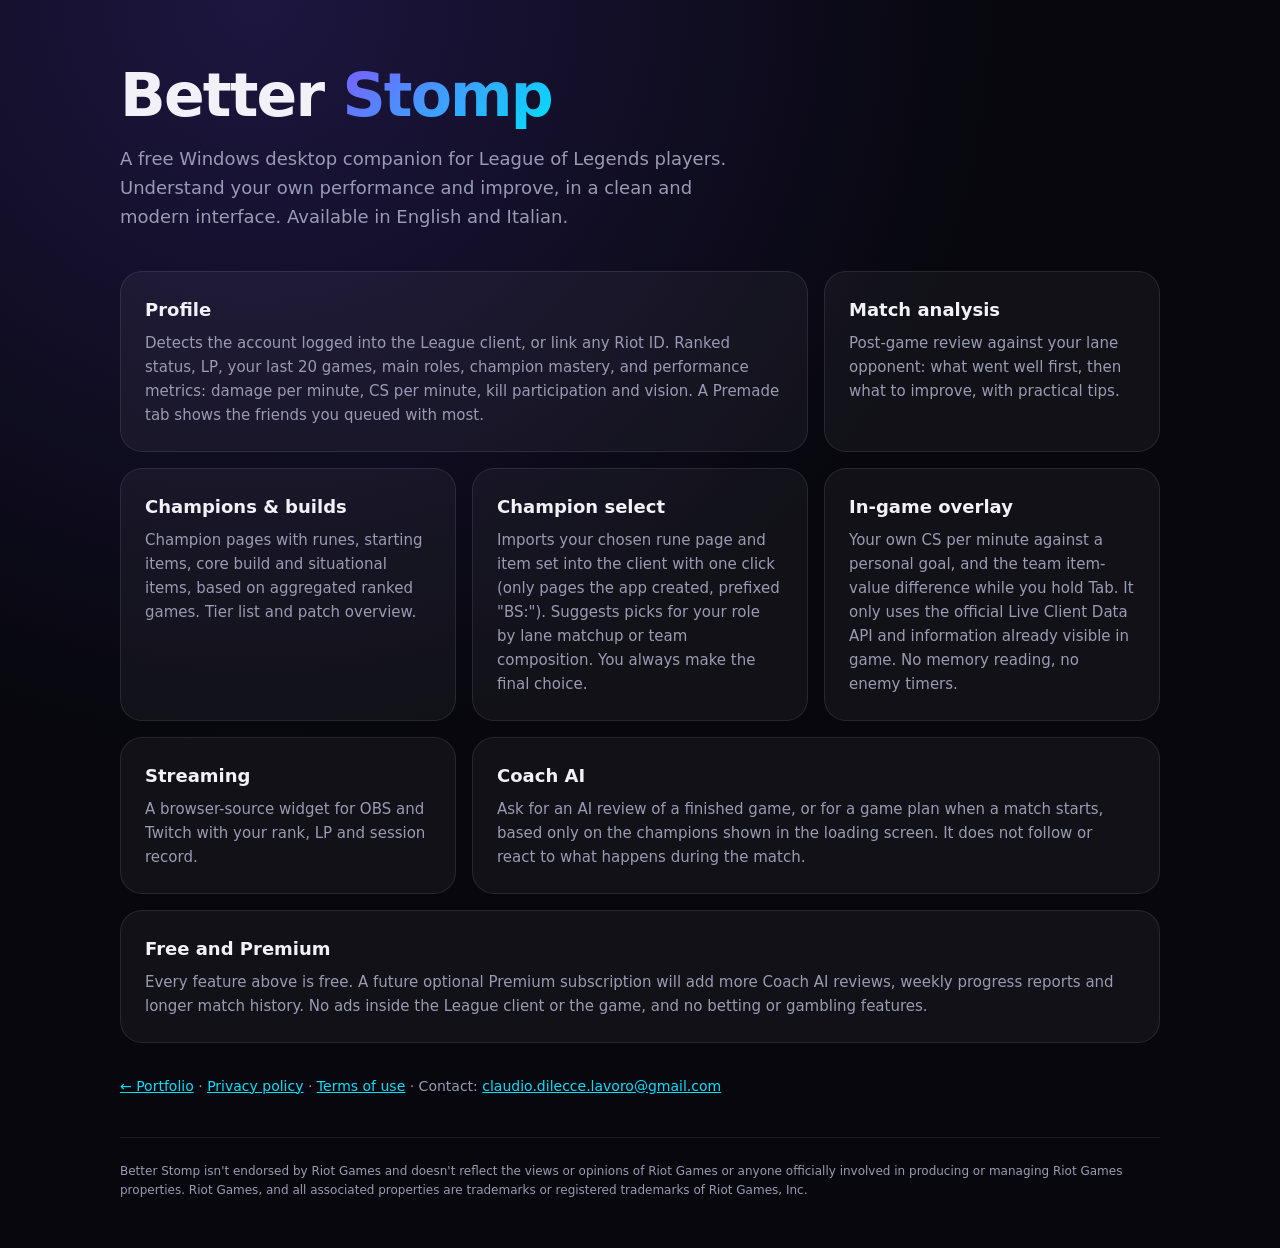
==== better-stomp/index.html @ 1b878eaa "Add folter for better-stomp" ====
<!doctype html>
<html lang="en">
<head>
  <meta charset="utf-8">
  <meta name="viewport" content="width=device-width, initial-scale=1">
  <title>Better Stomp</title>
  <meta name="description" content="Free Windows companion app for League of Legends players: profile stats, champion builds, champion select help, in-game CS tracker, OBS overlay and post-game coaching.">
  <link rel="stylesheet" href="../style.css">
</head>
<body>
  <main>
    <h1>Better <span class="grad">Stomp</span></h1>
    <p class="lead">A free Windows desktop companion for League of Legends players. Understand your own performance and improve, in a clean and modern interface. Available in English and Italian.</p>
    <section class="bento">
      <div class="card wide"><h2>Profile</h2><p>Detects the account logged into the League client, or link any Riot ID. Ranked status, LP, your last 20 games, main roles, champion mastery, and performance metrics: damage per minute, CS per minute, kill participation and vision. A Premade tab shows the friends you queued with most.</p></div>
      <div class="card"><h2>Match analysis</h2><p>Post-game review against your lane opponent: what went well first, then what to improve, with practical tips.</p></div>
      <div class="card"><h2>Champions &amp; builds</h2><p>Champion pages with runes, starting items, core build and situational items, based on aggregated ranked games. Tier list and patch overview.</p></div>
      <div class="card"><h2>Champion select</h2><p>Imports your chosen rune page and item set into the client with one click (only pages the app created, prefixed "BS:"). Suggests picks for your role by lane matchup or team composition. You always make the final choice.</p></div>
      <div class="card"><h2>In-game overlay</h2><p>Your own CS per minute against a personal goal, and the team item-value difference while you hold Tab. It only uses the official Live Client Data API and information already visible in game. No memory reading, no enemy timers.</p></div>
      <div class="card"><h2>Streaming</h2><p>A browser-source widget for OBS and Twitch with your rank, LP and session record.</p></div>
      <div class="card wide"><h2>Coach AI</h2><p>Ask for an AI review of a finished game, or for a game plan when a match starts, based only on the champions shown in the loading screen. It does not follow or react to what happens during the match.</p></div>
      <div class="card full"><h2>Free and Premium</h2><p>Every feature above is free. A future optional Premium subscription will add more Coach AI reviews, weekly progress reports and longer match history. No ads inside the League client or the game, and no betting or gambling features.</p></div>
    </section>
    <p class="links"><a href="../">← Portfolio</a> · <a href="privacy.html">Privacy policy</a> · <a href="terms.html">Terms of use</a> · Contact: <a href="mailto:claudio.dilecce.lavoro@gmail.com">claudio.dilecce.lavoro@gmail.com</a></p>
  </main>
  <footer>Better Stomp isn't endorsed by Riot Games and doesn't reflect the views or opinions of Riot Games or anyone officially involved in producing or managing Riot Games properties. Riot Games, and all associated properties are trademarks or registered trademarks of Riot Games, Inc.</footer>
</body>
</html>
---- style.css ----
:root { --bg: #07070d; --surface: rgba(255,255,255,.045); --border: rgba(255,255,255,.09); --text: #f1f1f7; --muted: #9a9ab3; --grad: linear-gradient(135deg, #7c5cff, #00e0ff); }
* { box-sizing: border-box; margin: 0; }
body { background: radial-gradient(circle at 20% 0%, #1d1640, var(--bg) 55%) fixed, var(--bg); color: var(--text); font: 16px/1.6 "Segoe UI", system-ui, sans-serif; padding: 0 16px; }
main { max-width: 1040px; margin: 0 auto; padding: 64px 0 40px; }
h1 { font-size: clamp(36px, 6vw, 60px); line-height: 1.05; letter-spacing: -.03em; }
h2 { font-size: 18px; margin-bottom: 6px; }
.grad { background: var(--grad); -webkit-background-clip: text; background-clip: text; color: transparent; }
.lead { color: var(--muted); font-size: 18px; max-width: 620px; margin: 18px 0 40px; }
.bento { display: grid; grid-template-columns: repeat(3, 1fr); gap: 16px; }
.card { background: var(--surface); border: 1px solid var(--border); border-radius: 22px; padding: 24px; }
.card p, .doc p, .doc li { color: var(--muted); font-size: 15px; }
.wide { grid-column: span 2; }
.full { grid-column: 1 / -1; }
.links { margin-top: 32px; color: var(--muted); font-size: 14px; }
.doc { max-width: 760px; }
.doc h1 { font-size: 40px; margin-bottom: 8px; }
.doc h2 { margin: 28px 0 6px; }
.doc ul { padding-left: 20px; }
.doc .date { color: var(--muted); font-size: 14px; }
footer { max-width: 1040px; margin: 0 auto; padding: 24px 0 48px; color: var(--muted); font-size: 12px; border-top: 1px solid var(--border); }
a { color: #00e0ff; }
@media (max-width: 760px) { .bento { grid-template-columns: 1fr; } .wide { grid-column: auto; } }
a.project { color: inherit; text-decoration: none; transition: border-color .2s, transform .2s; }
a.project:hover, a.project:focus-visible { border-color: #7c5cff; transform: translateY(-2px); }
.tags { display: flex; flex-wrap: wrap; gap: 6px; margin-top: 14px; }
.tags span { font-size: 12px; color: var(--text); border: 1px solid var(--border); border-radius: 99px; padding: 2px 10px; }
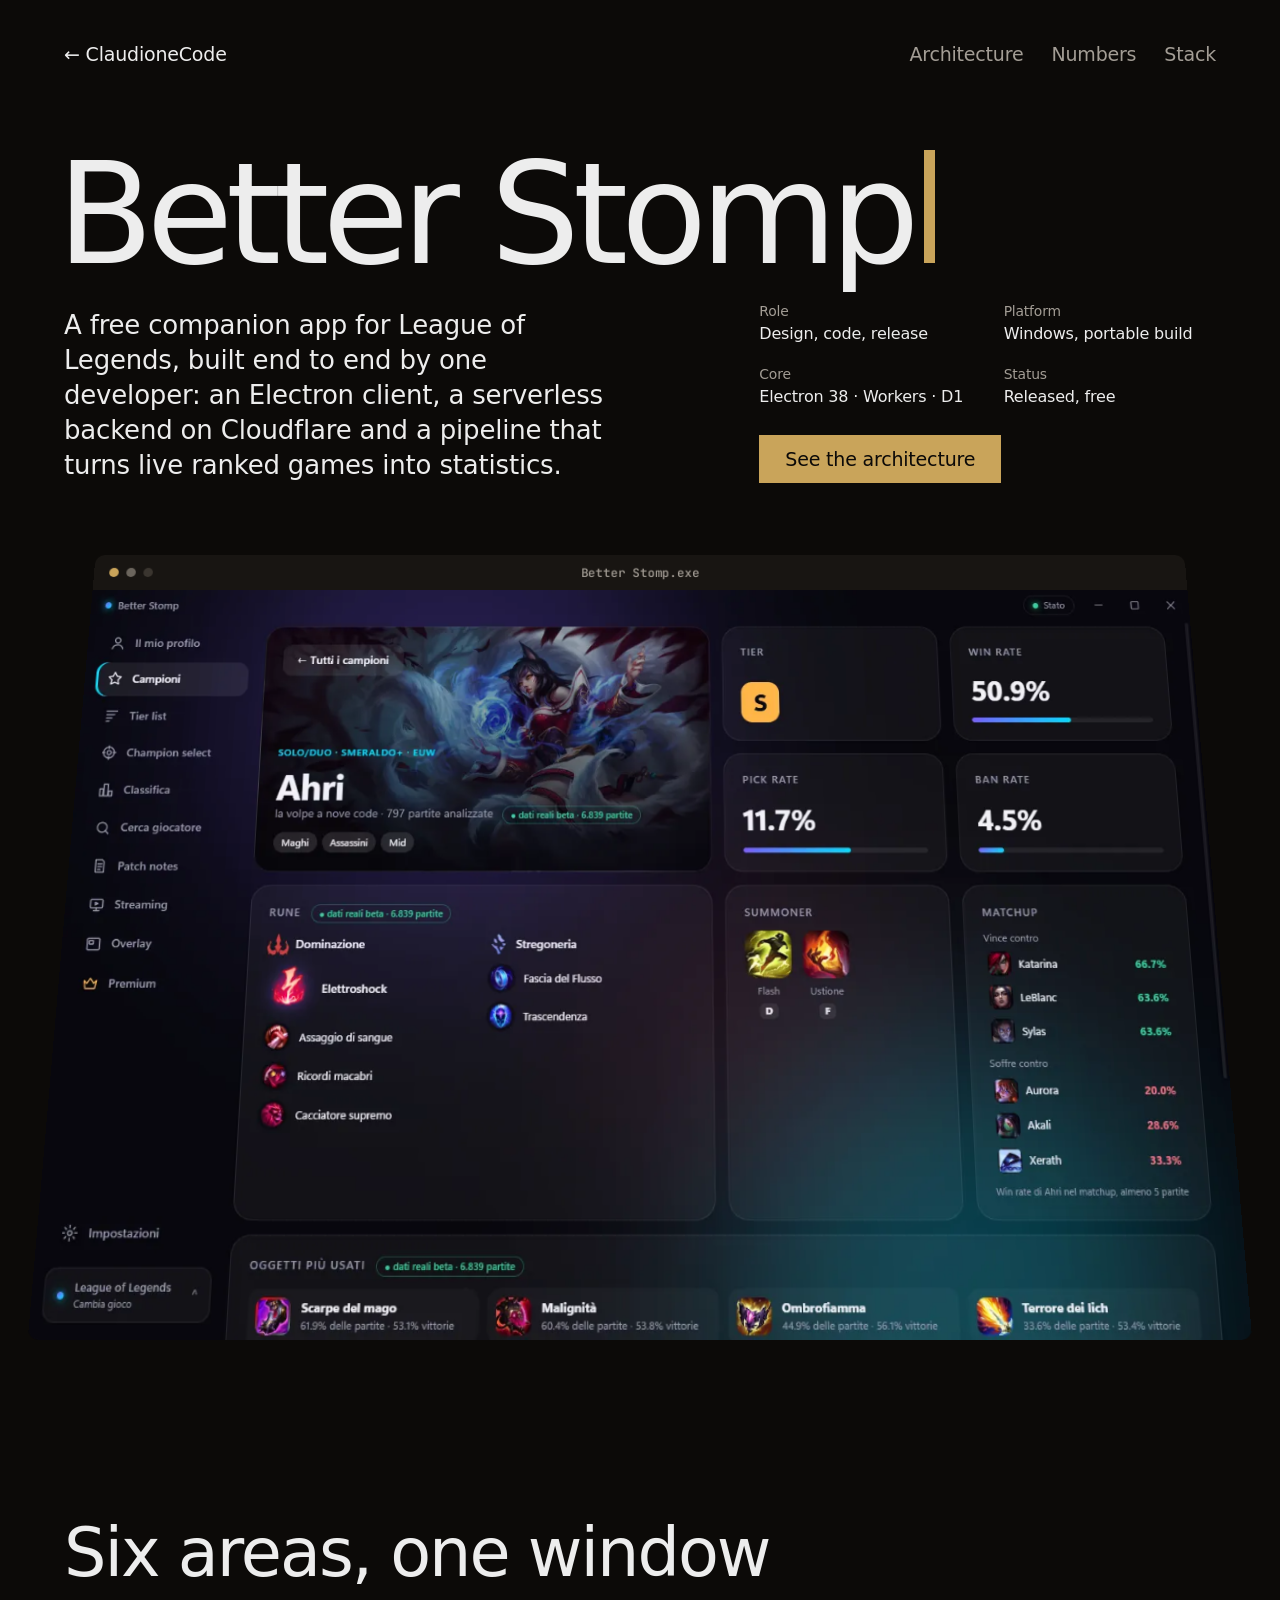
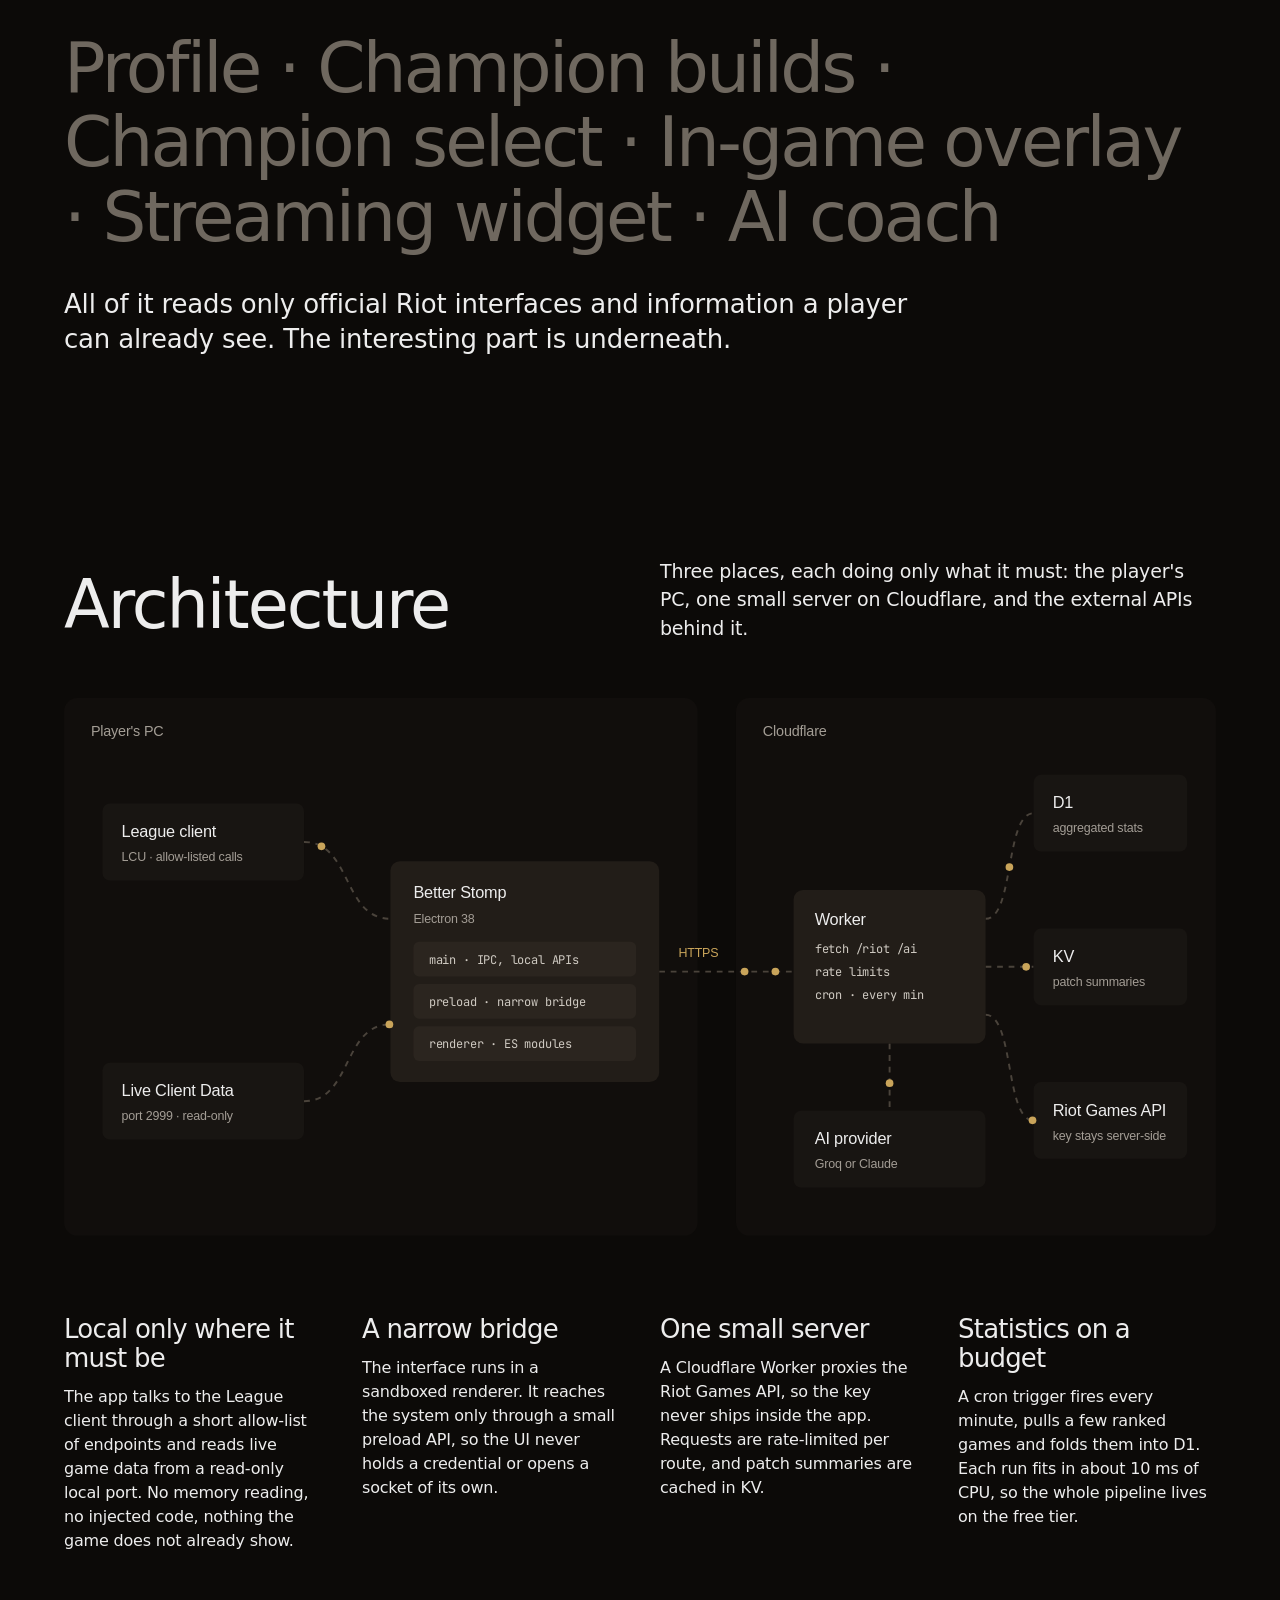
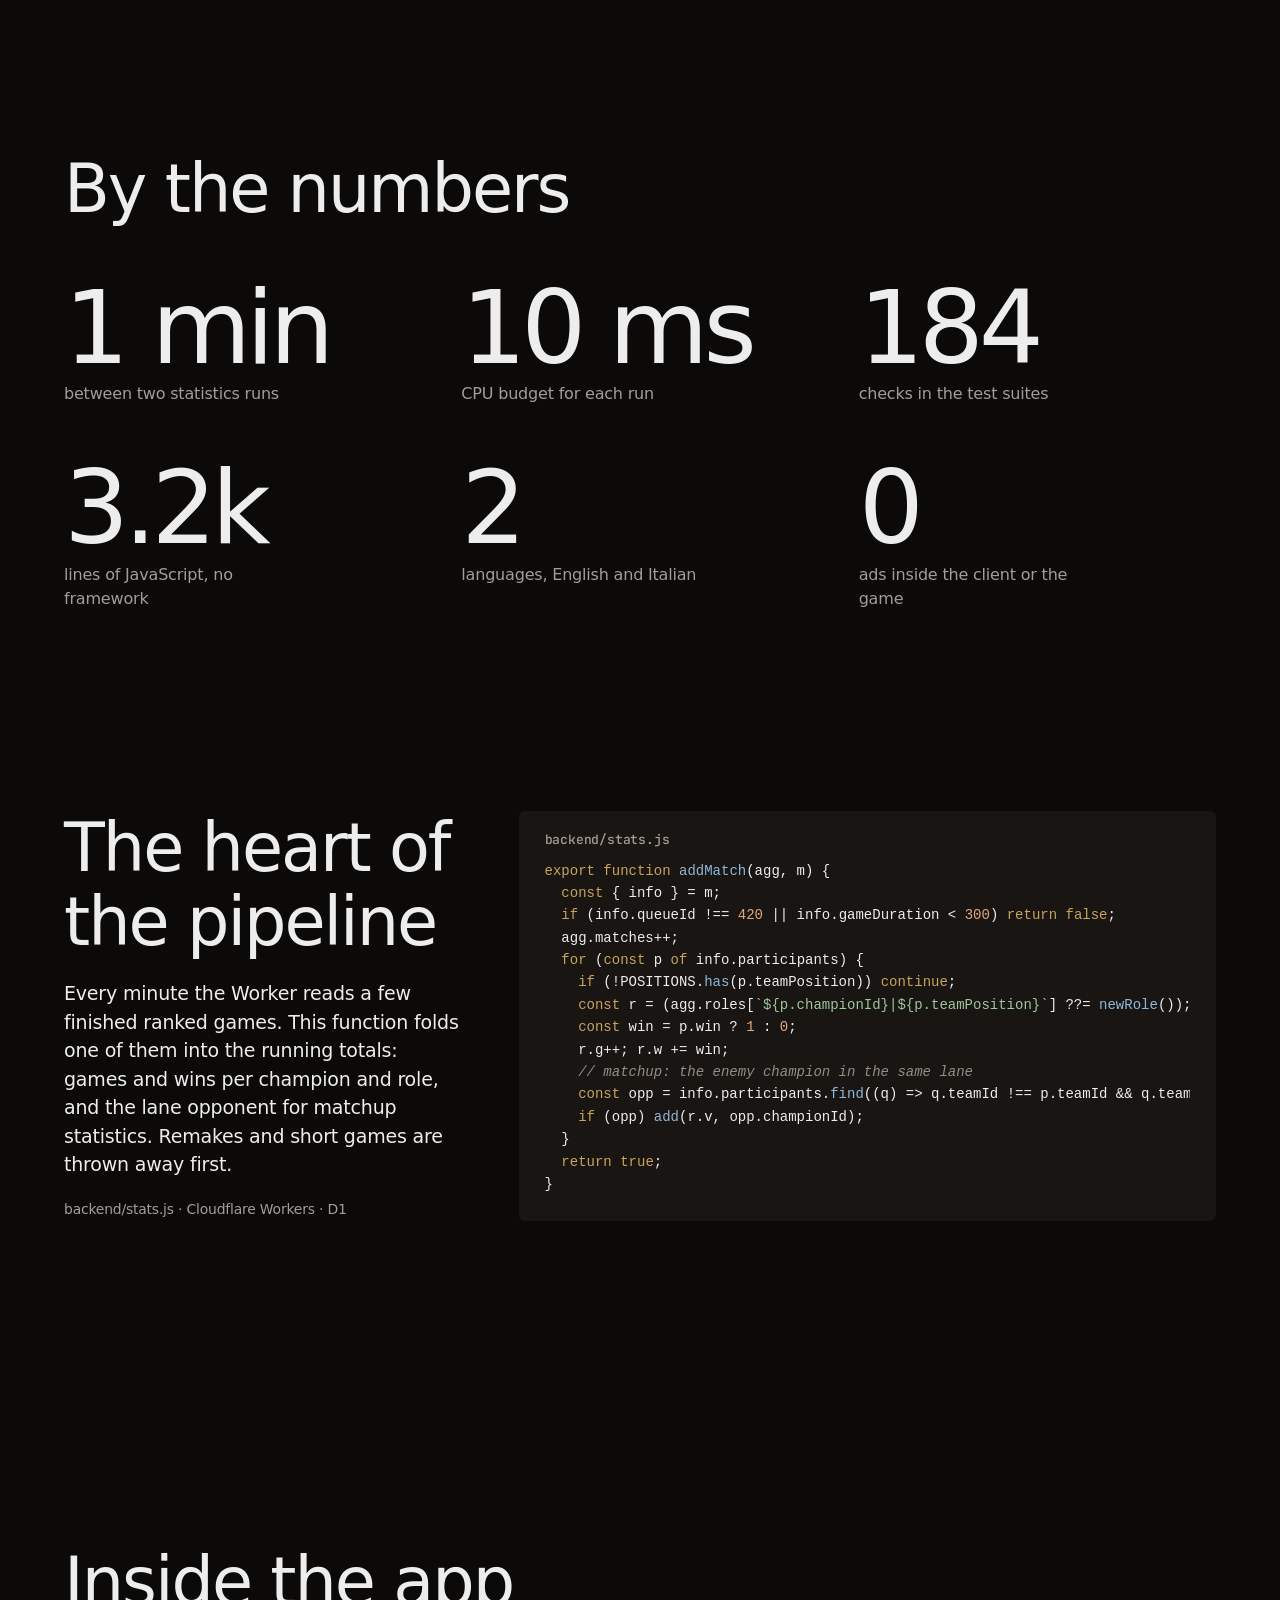
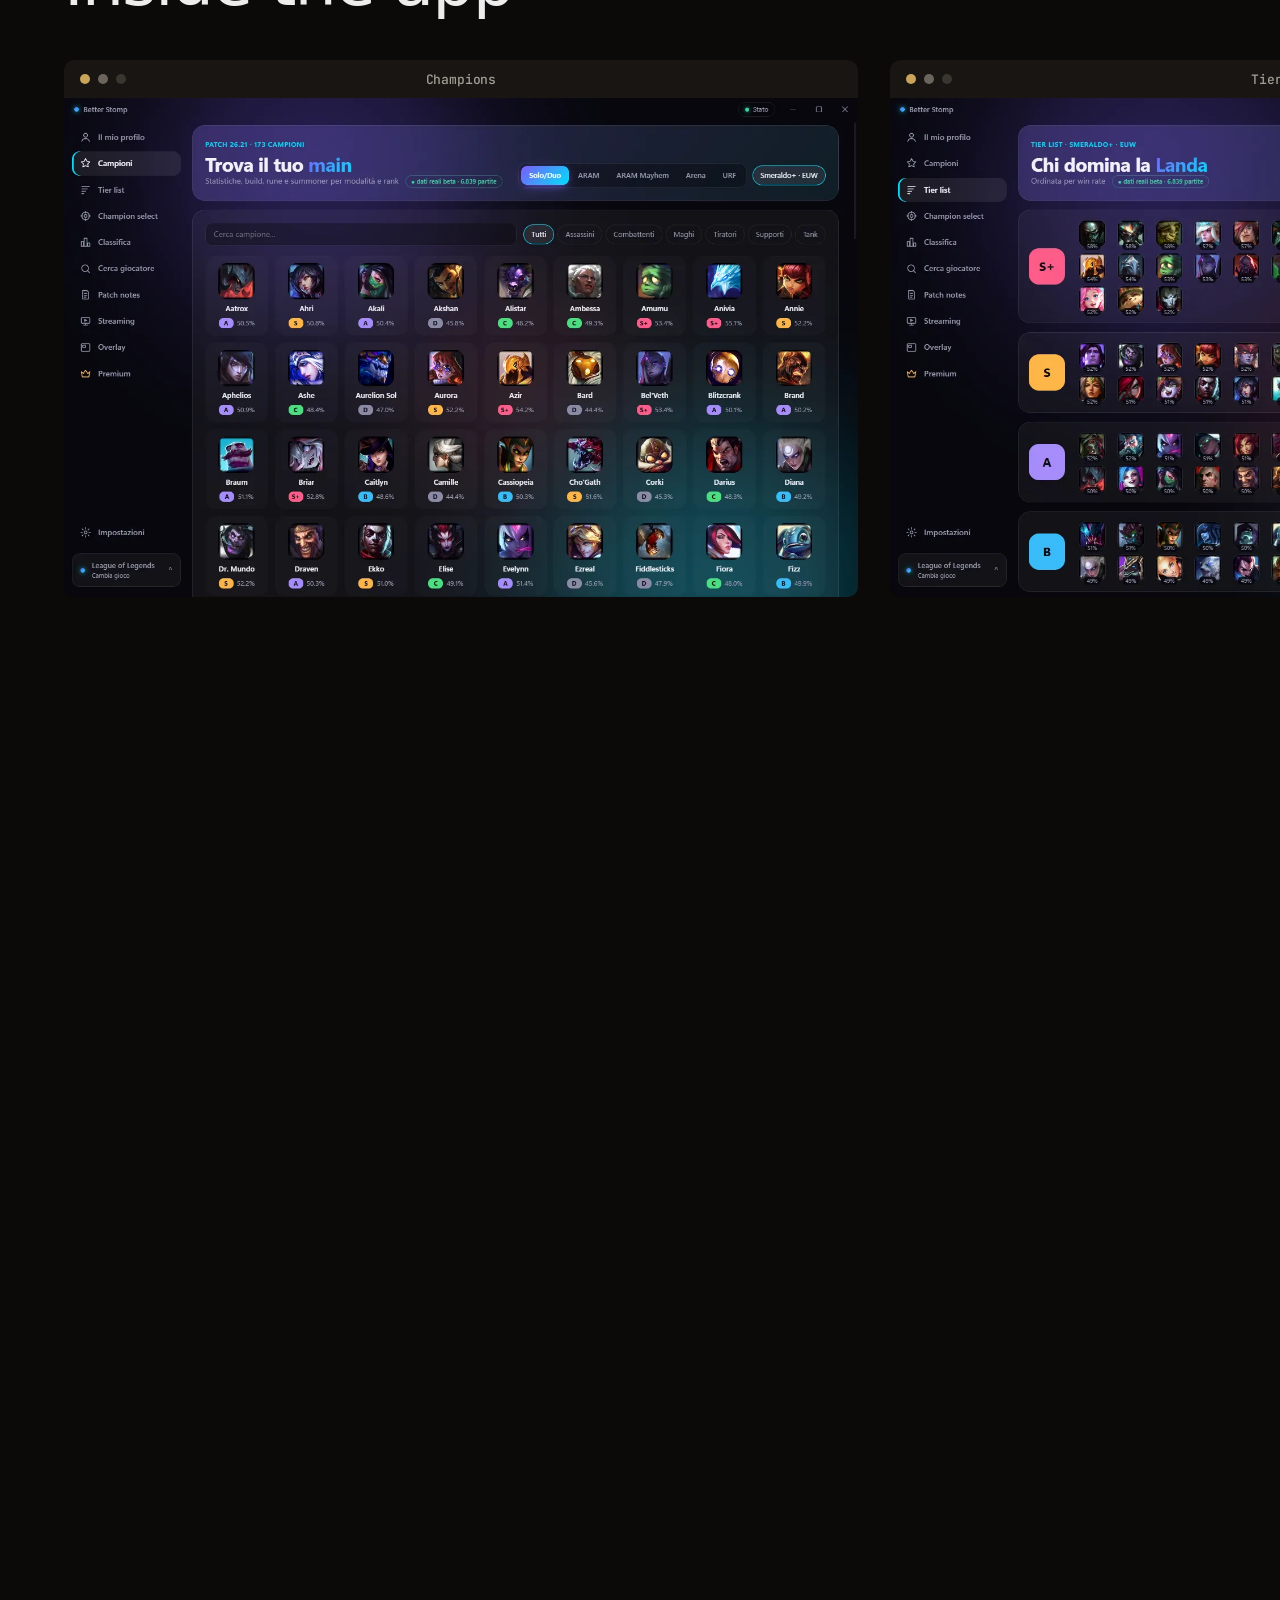
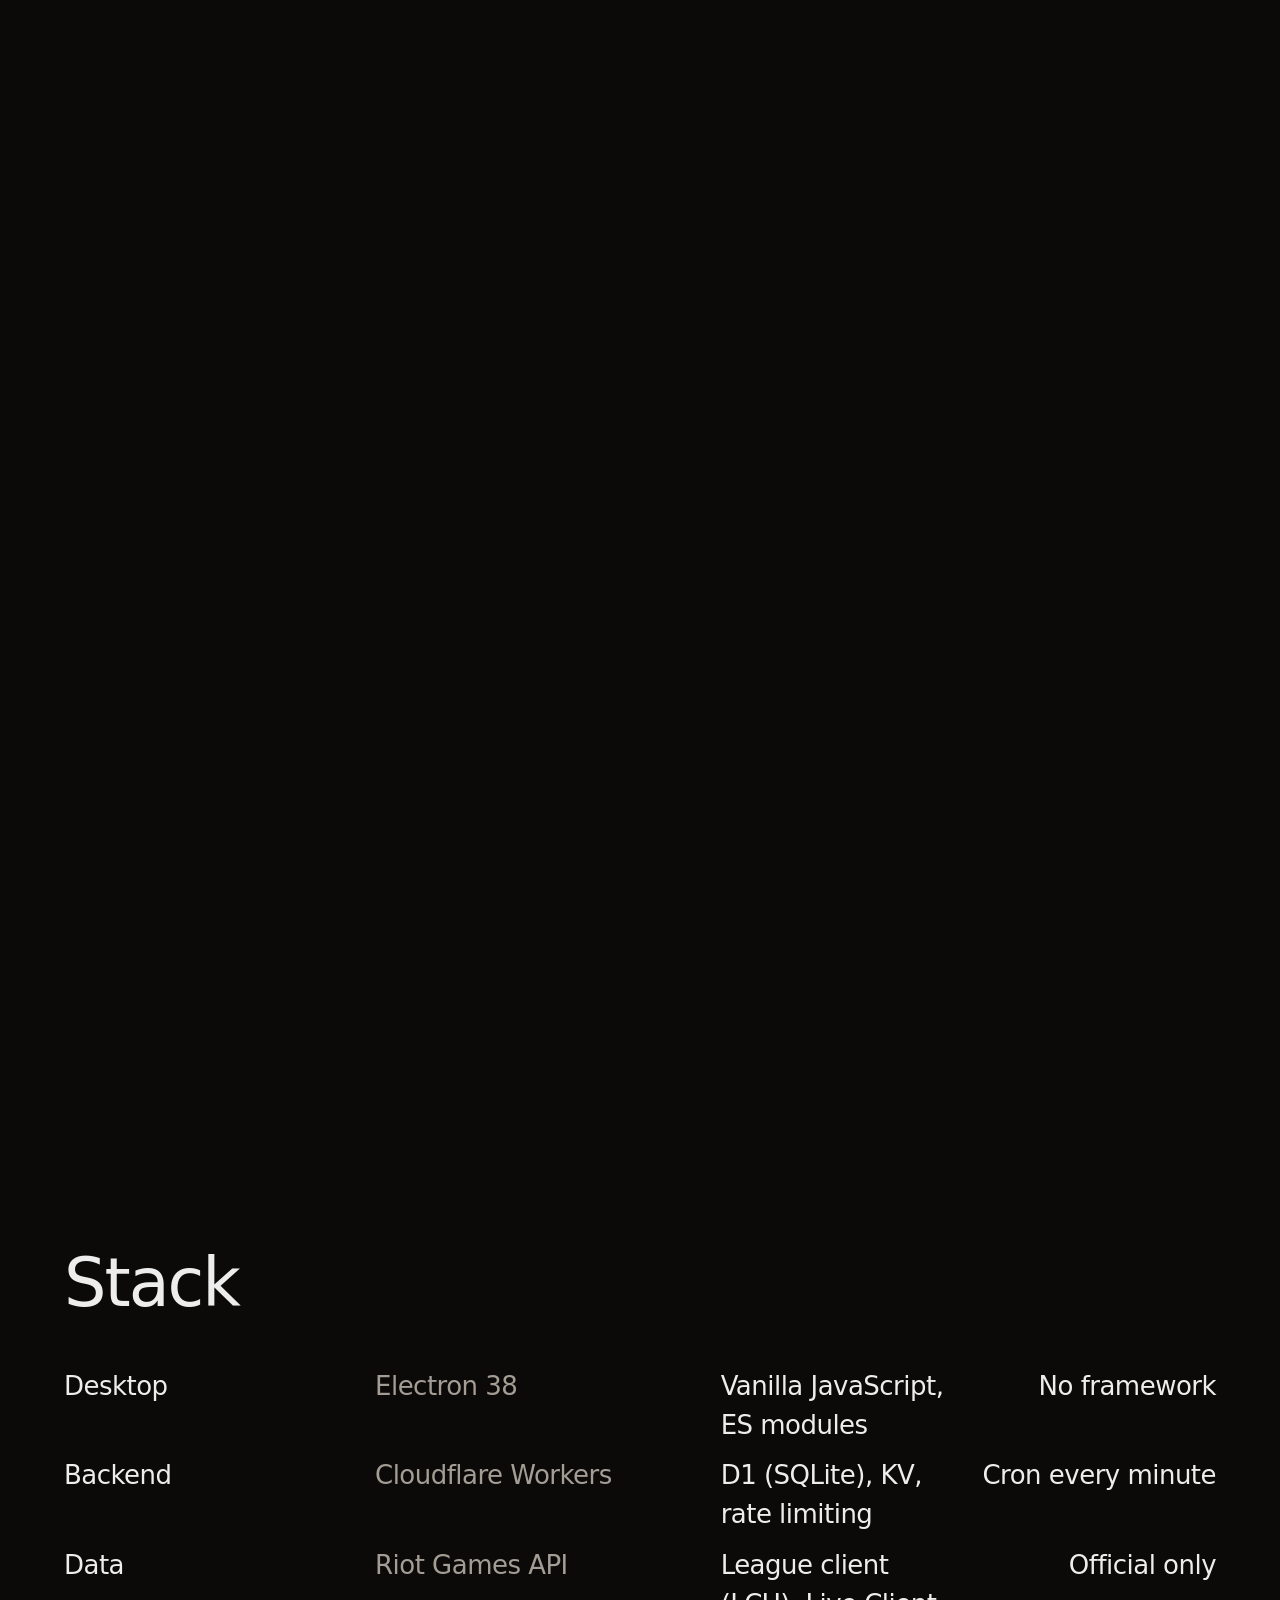
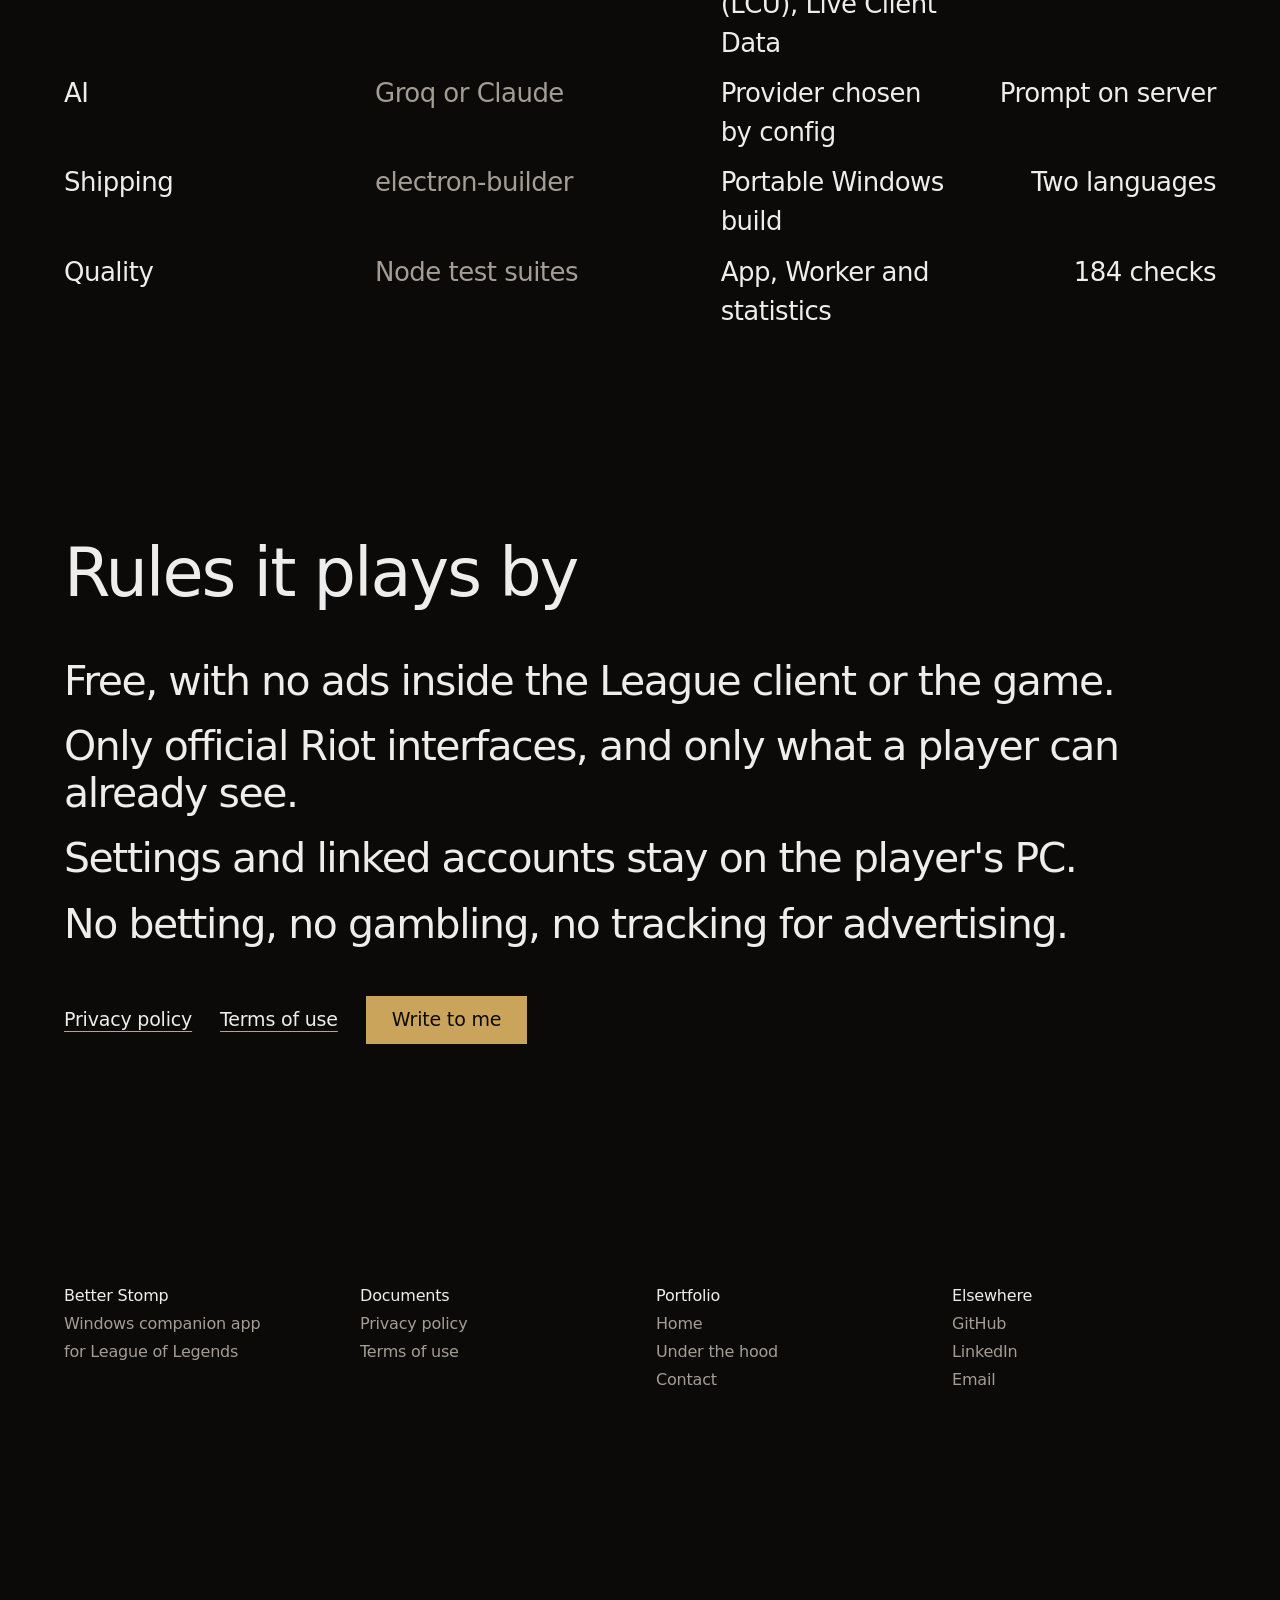
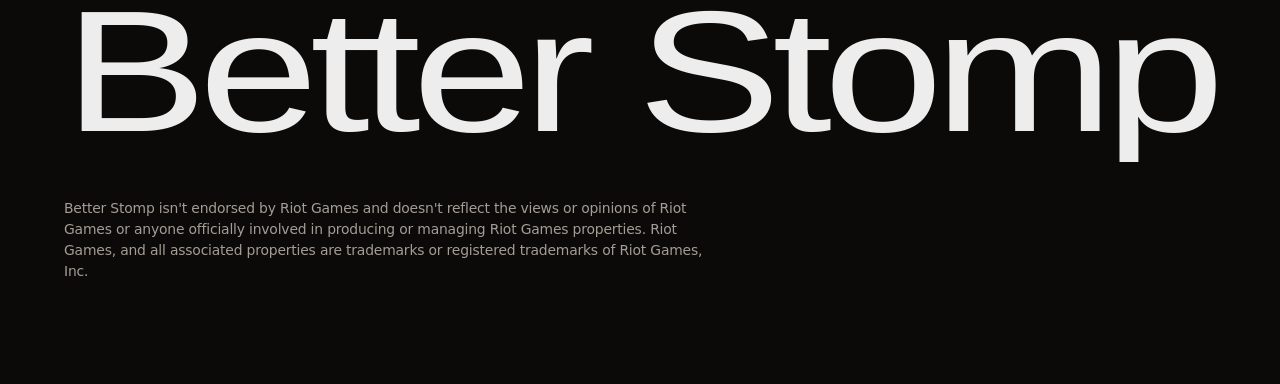
==== commit 56cb3d26: "new portoflio" ====
--- a/better-stomp/index.html
+++ b/better-stomp/index.html
@@ -3,26 +3,222 @@
 <head>
   <meta charset="utf-8">
   <meta name="viewport" content="width=device-width, initial-scale=1">
-  <title>Better Stomp</title>
-  <meta name="description" content="Free Windows companion app for League of Legends players: profile stats, champion builds, champion select help, in-game CS tracker, OBS overlay and post-game coaching.">
-  <link rel="stylesheet" href="../style.css">
+  <title>Better Stomp · Case study</title>
+  <meta name="description" content="Better Stomp, a free Windows companion app for League of Legends: Electron client, serverless backend on Cloudflare Workers and D1, and a live statistics pipeline.">
+  <meta name="theme-color" content="#0c0a08">
+  <link rel="preconnect" href="https://api.fontshare.com">
+  <link rel="preconnect" href="https://cdn.fontshare.com" crossorigin>
+  <link href="https://api.fontshare.com/v2/css?f[]=switzer@400,500&display=swap" rel="stylesheet">
+  <link rel="preconnect" href="https://fonts.googleapis.com">
+  <link rel="preconnect" href="https://fonts.gstatic.com" crossorigin>
+  <link href="https://fonts.googleapis.com/css2?family=JetBrains+Mono:wght@400;500&display=swap" rel="stylesheet">
+  <link rel="stylesheet" href="../home.css">
+  <link rel="stylesheet" href="bs.css">
+  <script>document.documentElement.classList.add('js')</script>
+  <script src="../home.js" defer></script>
+  <script src="../code.js" defer></script>
+  <script src="../fx.js" defer></script>
+  <script src="bs.js" defer></script>
 </head>
 <body>
+  <header class="top">
+    <a class="name" href="../">← ClaudioneCode</a>
+    <nav class="nav" aria-label="Sections">
+      <a href="#architecture">Architecture</a><a href="#numbers">Numbers</a><a href="#stack">Stack</a>
+    </nav>
+  </header>
+
   <main>
-    <h1>Better <span class="grad">Stomp</span></h1>
-    <p class="lead">A free Windows desktop companion for League of Legends players. Understand your own performance and improve, in a clean and modern interface. Available in English and Italian.</p>
-    <section class="bento">
-      <div class="card wide"><h2>Profile</h2><p>Detects the account logged into the League client, or link any Riot ID. Ranked status, LP, your last 20 games, main roles, champion mastery, and performance metrics: damage per minute, CS per minute, kill participation and vision. A Premade tab shows the friends you queued with most.</p></div>
-      <div class="card"><h2>Match analysis</h2><p>Post-game review against your lane opponent: what went well first, then what to improve, with practical tips.</p></div>
-      <div class="card"><h2>Champions &amp; builds</h2><p>Champion pages with runes, starting items, core build and situational items, based on aggregated ranked games. Tier list and patch overview.</p></div>
-      <div class="card"><h2>Champion select</h2><p>Imports your chosen rune page and item set into the client with one click (only pages the app created, prefixed "BS:"). Suggests picks for your role by lane matchup or team composition. You always make the final choice.</p></div>
-      <div class="card"><h2>In-game overlay</h2><p>Your own CS per minute against a personal goal, and the team item-value difference while you hold Tab. It only uses the official Live Client Data API and information already visible in game. No memory reading, no enemy timers.</p></div>
-      <div class="card"><h2>Streaming</h2><p>A browser-source widget for OBS and Twitch with your rank, LP and session record.</p></div>
-      <div class="card wide"><h2>Coach AI</h2><p>Ask for an AI review of a finished game, or for a game plan when a match starts, based only on the champions shown in the loading screen. It does not follow or react to what happens during the match.</p></div>
-      <div class="card full"><h2>Free and Premium</h2><p>Every feature above is free. A future optional Premium subscription will add more Coach AI reviews, weekly progress reports and longer match history. No ads inside the League client or the game, and no betting or gambling features.</p></div>
-    </section>
-    <p class="links"><a href="../">← Portfolio</a> · <a href="privacy.html">Privacy policy</a> · <a href="terms.html">Terms of use</a> · Contact: <a href="mailto:claudio.dilecce.lavoro@gmail.com">claudio.dilecce.lavoro@gmail.com</a></p>
+    <section class="bs-hero" aria-labelledby="bs-title">
+      <div class="bs-head">
+        <h1 id="bs-title" class="scramble" aria-label="Better Stomp"><span aria-hidden="true">Better Stomp</span><span class="caret" aria-hidden="true"></span></h1>
+        <p class="bs-lead">A free companion app for League of Legends, built end to end by one developer: an Electron client, a serverless backend on Cloudflare and a pipeline that turns live ranked games into statistics.</p>
+        <dl class="facts">
+          <div><dt>Role</dt><dd>Design, code, release</dd></div>
+          <div><dt>Platform</dt><dd>Windows, portable build</dd></div>
+          <div><dt>Core</dt><dd>Electron 38 · Workers · D1</dd></div>
+          <div><dt>Status</dt><dd>Released, free</dd></div>
+          <div class="go"><a class="btn" href="#architecture">See the architecture</a></div>
+        </dl>
+      </div>
+      <figure class="win tilt" data-ui>
+        <div class="bar"><i></i><i></i><i></i><span class="addr">Better Stomp.exe</span></div>
+        <img src="../img/better-stomp-build.webp" width="1400" height="880" alt="Better Stomp champion page with tier, win rate, runes and matchups">
+      </figure>
+    </section>
+
+    <section class="bs-what" aria-labelledby="what-h">
+      <h2 id="what-h" class="reveal">Six areas, one window</h2>
+      <p class="names" aria-label="Profile, champion builds, champion select, in-game overlay, streaming widget, AI coach">
+        <span>Profile</span> <span>·</span> <span>Champion builds</span> <span>·</span> <span>Champion select</span> <span>·</span> <span>In-game overlay</span> <span>·</span> <span>Streaming widget</span> <span>·</span> <span>AI coach</span>
+      </p>
+      <p class="what-note reveal">All of it reads only official Riot interfaces and information a player can already see. The interesting part is underneath.</p>
+    </section>
+
+    <section class="bs-arch" id="architecture" aria-labelledby="arch-h">
+      <div class="arch-head reveal">
+        <h2 id="arch-h">Architecture</h2>
+        <p>Three places, each doing only what it must: the player's PC, one small server on Cloudflare, and the external APIs behind it.</p>
+      </div>
+      <figure class="diagram reveal" aria-label="Architecture diagram: the Electron app talks to the League client and the Live Client Data API on the PC, and to a Cloudflare Worker over HTTPS; the Worker uses D1, KV, the Riot Games API and an AI provider.">
+        <svg class="d-wide" viewBox="0 0 1200 560" aria-hidden="true">
+          <rect class="zone" x="0" y="0" width="660" height="560" rx="14"/>
+          <text class="zone-t" x="28" y="40">Player's PC</text>
+          <rect class="zone" x="700" y="0" width="500" height="560" rx="14"/>
+          <text class="zone-t" x="728" y="40">Cloudflare</text>
+
+          <path id="e1" class="edge" d="M250 150 C 300 150, 290 230, 340 230"/>
+          <path id="e2" class="edge" d="M250 420 C 300 420, 290 340, 340 340"/>
+          <path id="e3" class="edge" d="M620 285 L 760 285"/>
+          <path id="e4" class="edge" d="M960 230 C 990 230, 980 120, 1010 120"/>
+          <path id="e5" class="edge" d="M960 280 L 1010 280"/>
+          <path id="e6" class="edge" d="M960 330 C 990 330, 980 440, 1010 440"/>
+          <path id="e7" class="edge" d="M860 360 L 860 430"/>
+
+          <g class="node n1"><rect x="40" y="110" width="210" height="80" rx="8"/><text x="60" y="145">League client</text><text class="sub" x="60" y="170">LCU · allow-listed calls</text></g>
+          <g class="node n2"><rect x="40" y="380" width="210" height="80" rx="8"/><text x="60" y="415">Live Client Data</text><text class="sub" x="60" y="440">port 2999 · read-only</text></g>
+          <g class="node n3 hub"><rect x="340" y="170" width="280" height="230" rx="10"/><text x="364" y="208">Better Stomp</text><text class="sub" x="364" y="234">Electron 38</text>
+            <rect class="lane" x="364" y="254" width="232" height="36" rx="6"/><text class="mono" x="380" y="277">main · IPC, local APIs</text>
+            <rect class="lane" x="364" y="298" width="232" height="36" rx="6"/><text class="mono" x="380" y="321">preload · narrow bridge</text>
+            <rect class="lane" x="364" y="342" width="232" height="36" rx="6"/><text class="mono" x="380" y="365">renderer · ES modules</text></g>
+          <g class="node n4 hub"><rect x="760" y="200" width="200" height="160" rx="10"/><text x="782" y="236">Worker</text><text class="mono" x="782" y="266">fetch /riot /ai</text><text class="mono" x="782" y="290">rate limits</text><text class="mono" x="782" y="314">cron · every min</text></g>
+          <g class="node n5"><rect x="1010" y="80" width="160" height="80" rx="8"/><text x="1030" y="115">D1</text><text class="sub" x="1030" y="140">aggregated stats</text></g>
+          <g class="node n6"><rect x="1010" y="240" width="160" height="80" rx="8"/><text x="1030" y="275">KV</text><text class="sub" x="1030" y="300">patch summaries</text></g>
+          <g class="node n7"><rect x="1010" y="400" width="160" height="80" rx="8"/><text x="1030" y="435">Riot Games API</text><text class="sub" x="1030" y="460">key stays server-side</text></g>
+          <g class="node n8"><rect x="760" y="430" width="200" height="80" rx="8"/><text x="782" y="465">AI provider</text><text class="sub" x="782" y="490">Groq or Claude</text></g>
+          <text class="lbl" x="640" y="270">HTTPS</text>
+
+          <g class="packets">
+            <circle r="4"><animateMotion dur="2.6s" repeatCount="indefinite"><mpath href="#e1"/></animateMotion></circle>
+            <circle r="4"><animateMotion dur="2.2s" begin=".8s" repeatCount="indefinite"><mpath href="#e2"/></animateMotion></circle>
+            <circle r="4"><animateMotion dur="1.6s" repeatCount="indefinite"><mpath href="#e3"/></animateMotion></circle>
+            <circle r="4"><animateMotion dur="1.6s" begin=".8s" keyPoints="1;0" keyTimes="0;1" calcMode="linear" repeatCount="indefinite"><mpath href="#e3"/></animateMotion></circle>
+            <circle r="4"><animateMotion dur="2s" repeatCount="indefinite"><mpath href="#e4"/></animateMotion></circle>
+            <circle r="4"><animateMotion dur="1.4s" begin=".4s" repeatCount="indefinite"><mpath href="#e5"/></animateMotion></circle>
+            <circle r="4"><animateMotion dur="2s" begin="1s" repeatCount="indefinite"><mpath href="#e6"/></animateMotion></circle>
+            <circle r="4"><animateMotion dur="1.5s" begin=".6s" repeatCount="indefinite"><mpath href="#e7"/></animateMotion></circle>
+          </g>
+        </svg>
+        <svg class="d-tall" viewBox="0 0 360 860" aria-hidden="true">
+          <rect class="zone" x="0" y="0" width="360" height="400" rx="12"/>
+          <text class="zone-t" x="18" y="32">Player's PC</text>
+          <rect class="zone" x="0" y="430" width="360" height="430" rx="12"/>
+          <text class="zone-t" x="18" y="462">Cloudflare</text>
+          <path id="t1" class="edge" d="M95 130 L 95 190"/>
+          <path id="t2" class="edge" d="M265 130 L 265 190"/>
+          <path id="t3" class="edge" d="M180 350 L 180 510"/>
+          <path id="t4" class="edge" d="M110 650 L 70 700"/>
+          <path id="t5" class="edge" d="M180 650 L 180 700"/>
+          <path id="t6" class="edge" d="M250 650 L 290 700"/>
+          <g class="node"><rect x="16" y="56" width="158" height="74" rx="8"/><text x="30" y="88">League client</text><text class="sub" x="30" y="112">LCU · allow-listed</text></g>
+          <g class="node"><rect x="186" y="56" width="158" height="74" rx="8"/><text x="200" y="88">Live data</text><text class="sub" x="200" y="112">port 2999 · read-only</text></g>
+          <g class="node hub"><rect x="40" y="190" width="280" height="160" rx="10"/><text x="60" y="224">Better Stomp</text><text class="mono" x="60" y="256">main · IPC, local APIs</text><text class="mono" x="60" y="282">preload · narrow bridge</text><text class="mono" x="60" y="308">renderer · ES modules</text><text class="sub" x="60" y="334">Electron 38</text></g>
+          <text class="lbl" x="192" y="440">HTTPS</text>
+          <g class="node hub"><rect x="60" y="510" width="240" height="140" rx="10"/><text x="80" y="544">Worker</text><text class="mono" x="80" y="574">fetch /riot /ai</text><text class="mono" x="80" y="600">rate limits</text><text class="mono" x="80" y="626">cron · every min</text></g>
+          <g class="node"><rect x="10" y="700" width="104" height="70" rx="8"/><text x="22" y="732">D1</text><text class="sub" x="22" y="754">stats</text></g>
+          <g class="node"><rect x="128" y="700" width="104" height="70" rx="8"/><text x="140" y="732">KV</text><text class="sub" x="140" y="754">summaries</text></g>
+          <g class="node"><rect x="246" y="700" width="104" height="70" rx="8"/><text x="258" y="732">Riot API</text><text class="sub" x="258" y="754">key on server</text></g>
+          <g class="node"><rect x="90" y="784" width="180" height="62" rx="8"/><text x="104" y="812">AI provider</text><text class="sub" x="104" y="834">Groq or Claude</text></g>
+          <g class="packets">
+            <circle r="4"><animateMotion dur="1.4s" repeatCount="indefinite"><mpath href="#t1"/></animateMotion></circle>
+            <circle r="4"><animateMotion dur="1.4s" begin=".7s" repeatCount="indefinite"><mpath href="#t2"/></animateMotion></circle>
+            <circle r="4"><animateMotion dur="1.8s" repeatCount="indefinite"><mpath href="#t3"/></animateMotion></circle>
+            <circle r="4"><animateMotion dur="1.2s" repeatCount="indefinite"><mpath href="#t4"/></animateMotion></circle>
+            <circle r="4"><animateMotion dur="1.2s" begin=".4s" repeatCount="indefinite"><mpath href="#t5"/></animateMotion></circle>
+            <circle r="4"><animateMotion dur="1.2s" begin=".8s" repeatCount="indefinite"><mpath href="#t6"/></animateMotion></circle>
+          </g>
+        </svg>
+      </figure>
+      <div class="notes">
+        <div class="reveal"><h3>Local only where it must be</h3><p>The app talks to the League client through a short allow-list of endpoints and reads live game data from a read-only local port. No memory reading, no injected code, nothing the game does not already show.</p></div>
+        <div class="reveal"><h3>A narrow bridge</h3><p>The interface runs in a sandboxed renderer. It reaches the system only through a small preload API, so the UI never holds a credential or opens a socket of its own.</p></div>
+        <div class="reveal"><h3>One small server</h3><p>A Cloudflare Worker proxies the Riot Games API, so the key never ships inside the app. Requests are rate-limited per route, and patch summaries are cached in KV.</p></div>
+        <div class="reveal"><h3>Statistics on a budget</h3><p>A cron trigger fires every minute, pulls a few ranked games and folds them into D1. Each run fits in about 10 ms of CPU, so the whole pipeline lives on the free tier.</p></div>
+      </div>
+    </section>
+
+    <section class="bs-numbers" id="numbers" aria-labelledby="num-h">
+      <h2 id="num-h" class="reveal">By the numbers</h2>
+      <dl class="counts">
+        <div class="reveal"><dt>between two statistics runs</dt><dd><span data-count="1">1</span> min</dd></div>
+        <div class="reveal"><dt>CPU budget for each run</dt><dd><span data-count="10">10</span> ms</dd></div>
+        <div class="reveal"><dt>checks in the test suites</dt><dd><span data-count="184">184</span></dd></div>
+        <div class="reveal"><dt>lines of JavaScript, no framework</dt><dd><span data-count="3.2" data-dec="1">3.2</span>k</dd></div>
+        <div class="reveal"><dt>languages, English and Italian</dt><dd><span data-count="2">2</span></dd></div>
+        <div class="reveal"><dt>ads inside the client or the game</dt><dd><span data-count="0">0</span></dd></div>
+      </dl>
+    </section>
+
+    <section class="bs-code" aria-labelledby="code-h">
+      <div class="code-text">
+        <h2 id="code-h" class="reveal">The heart of the pipeline</h2>
+        <p class="reveal">Every minute the Worker reads a few finished ranked games. This function folds one of them into the running totals: games and wins per champion and role, and the lane opponent for matchup statistics. Remakes and short games are thrown away first.</p>
+        <p class="stack reveal">backend/stats.js · Cloudflare Workers · D1</p>
+      </div>
+      <figure class="code reveal" data-ui><figcaption>backend/stats.js</figcaption><pre><code data-lang="js">export function addMatch(agg, m) {
+  const { info } = m;
+  if (info.queueId !== 420 || info.gameDuration &lt; 300) return false;
+  agg.matches++;
+  for (const p of info.participants) {
+    if (!POSITIONS.has(p.teamPosition)) continue;
+    const r = (agg.roles[`${p.championId}|${p.teamPosition}`] ??= newRole());
+    const win = p.win ? 1 : 0;
+    r.g++; r.w += win;
+    // matchup: the enemy champion in the same lane
+    const opp = info.participants.find((q) =&gt; q.teamId !== p.teamId &amp;&amp; q.teamPosition === p.teamPosition);
+    if (opp) add(r.v, opp.championId);
+  }
+  return true;
+}</code></pre></figure>
+    </section>
+
+    <section class="bs-screens" aria-labelledby="screens-h">
+      <div class="hs-stage">
+        <h2 id="screens-h">Inside the app</h2>
+        <div class="hs-track">
+          <figure class="win" data-ui><div class="bar"><i></i><i></i><i></i><span class="addr">Champions</span></div><img src="../img/better-stomp-champions.webp" width="1400" height="880" alt="Champion grid with tier and win rate" loading="lazy"></figure>
+          <figure class="win" data-ui><div class="bar"><i></i><i></i><i></i><span class="addr">Tier list</span></div><img src="../img/better-stomp-tier-list.webp" width="1400" height="880" alt="Tier list ordered by win rate" loading="lazy"></figure>
+          <figure class="win" data-ui><div class="bar"><i></i><i></i><i></i><span class="addr">Champion select</span></div><img src="../img/better-stomp-pick.webp" width="1400" height="880" alt="Pick suggestions for the mid lane" loading="lazy"></figure>
+          <figure class="win" data-ui><div class="bar"><i></i><i></i><i></i><span class="addr">Champion page</span></div><img src="../img/better-stomp-build.webp" width="1400" height="880" alt="Champion page with runes and matchups" loading="lazy"></figure>
+        </div>
+      </div>
+    </section>
+
+    <section class="lineup" id="stack" aria-labelledby="stack-h">
+      <h2 id="stack-h" class="reveal">Stack</h2>
+      <table>
+        <tbody class="reveal">
+          <tr><th scope="row">Desktop</th><td>Electron 38</td><td>Vanilla JavaScript, ES modules</td><td>No framework</td></tr>
+          <tr><th scope="row">Backend</th><td>Cloudflare Workers</td><td>D1 (SQLite), KV, rate limiting</td><td>Cron every minute</td></tr>
+          <tr><th scope="row">Data</th><td>Riot Games API</td><td>League client (LCU), Live Client Data</td><td>Official only</td></tr>
+          <tr><th scope="row">AI</th><td>Groq or Claude</td><td>Provider chosen by config</td><td>Prompt on server</td></tr>
+          <tr><th scope="row">Shipping</th><td>electron-builder</td><td>Portable Windows build</td><td>Two languages</td></tr>
+          <tr><th scope="row">Quality</th><td>Node test suites</td><td>App, Worker and statistics</td><td>184 checks</td></tr>
+        </tbody>
+      </table>
+    </section>
+
+    <section class="bs-rules" aria-labelledby="rules-h">
+      <h2 id="rules-h" class="reveal">Rules it plays by</h2>
+      <ul>
+        <li class="reveal">Free, with no ads inside the League client or the game.</li>
+        <li class="reveal">Only official Riot interfaces, and only what a player can already see.</li>
+        <li class="reveal">Settings and linked accounts stay on the player's PC.</li>
+        <li class="reveal">No betting, no gambling, no tracking for advertising.</li>
+      </ul>
+      <p class="rules-links reveal"><a class="link" href="privacy.html">Privacy policy</a><a class="link" href="terms.html">Terms of use</a><a class="btn" href="mailto:claudio.dilecce.lavoro@gmail.com?subject=Better%20Stomp">Write to me</a></p>
+    </section>
   </main>
-  <footer>Better Stomp isn't endorsed by Riot Games and doesn't reflect the views or opinions of Riot Games or anyone officially involved in producing or managing Riot Games properties. Riot Games, and all associated properties are trademarks or registered trademarks of Riot Games, Inc.</footer>
+
+  <footer class="foot">
+    <div class="cols">
+      <ul><li>Better Stomp</li><li>Windows companion app</li><li>for League of Legends</li></ul>
+      <ul><li>Documents</li><li><a href="privacy.html">Privacy policy</a></li><li><a href="terms.html">Terms of use</a></li></ul>
+      <ul><li>Portfolio</li><li><a href="../">Home</a></li><li><a href="../#work">Under the hood</a></li><li><a href="../#contact">Contact</a></li></ul>
+      <ul><li>Elsewhere</li><li><a href="https://github.com/ClaudioneCode">GitHub</a></li><li><a href="https://www.linkedin.com/in/claudiodilecce/">LinkedIn</a></li><li><a href="mailto:claudio.dilecce.lavoro@gmail.com">Email</a></li></ul>
+    </div>
+    <svg class="wordmark" viewBox="0 0 1000 150" role="img" aria-label="Better Stomp"><text x="0" y="122" textLength="1000" lengthAdjust="spacingAndGlyphs">Better Stomp</text></svg>
+    <p class="legal">Better Stomp isn't endorsed by Riot Games and doesn't reflect the views or opinions of Riot Games or anyone officially involved in producing or managing Riot Games properties. Riot Games, and all associated properties are trademarks or registered trademarks of Riot Games, Inc.</p>
+  </footer>
 </body>
 </html>
--- a/home.css
+++ b/home.css
@@ -0,0 +1,190 @@
+:root {
+  --bg: #0c0a08;
+  --surface: #181512;
+  --ink: #ededed;
+  --muted: #a39d95;
+  --accent: #c9a45a;
+  --accent-ink: #0c0a08;
+  --light: #dedbd6;
+  --m: clamp(20px, 5vw, 72px);
+  --step-small: clamp(0.8125rem, 0.79rem + 0.1vw, 0.875rem);
+  --step-body: clamp(1.0625rem, 1rem + 0.25vw, 1.1875rem);
+  --step-lead: clamp(1.25rem, 1.1rem + 0.7vw, 1.625rem);
+  --step-mid: clamp(1.75rem, 1.2rem + 1.8vw, 2.75rem);
+  --step-head: clamp(2.25rem, 1.3rem + 3.6vw, 4.5rem);
+  --step-display: clamp(3rem, 8.4vw, 8.5rem);
+  --ease: cubic-bezier(.2, .7, .2, 1);
+}
+* { box-sizing: border-box; margin: 0; padding: 0; }
+html { scroll-behavior: smooth; }
+body { background: var(--bg); color: var(--ink); font: 400 var(--step-body)/1.5 "Switzer", "Segoe UI", system-ui, sans-serif; letter-spacing: -.01em; overflow-x: clip; }
+a { color: inherit; }
+img { display: block; max-width: 100%; }
+h1, h2, h3 { font-weight: 400; letter-spacing: -.03em; line-height: 1.1; }
+:focus-visible { outline: 2px solid var(--accent); outline-offset: 3px; }
+::selection { background: var(--accent); color: var(--accent-ink); }
+
+.btn { translate: 0 0; transition: translate .25s var(--ease), transform .25s var(--ease), background-color .25s; display: inline-flex; align-items: center; min-height: 48px; padding: 0 26px; background: var(--accent); color: var(--accent-ink); font-weight: 500; text-decoration: none; }
+.btn:hover { background: var(--ink); transform: translateY(-2px); }
+.btn:active { transform: translateY(0) scale(.98); }
+.link { font-weight: 500; text-decoration: underline; text-underline-offset: .25em; text-decoration-color: var(--accent); transition: color .2s, text-underline-offset .2s; }
+.link:hover { color: var(--accent); text-underline-offset: .4em; }
+
+/* Top bar: wordmark and three links, over the opening scene */
+.top { position: absolute; z-index: 5; top: 0; left: 0; right: 0; display: flex; justify-content: space-between; align-items: center; padding: 30px var(--m); font-weight: 500; }
+.name { text-decoration: none; }
+.nav { display: flex; gap: 28px; }
+.nav a, .name { padding: 10px 0; transition: color .2s; }
+.nav a { text-decoration: none; color: var(--muted); }
+.nav a:hover, .name:hover { color: var(--accent); }
+
+/* Under the hood: real code on the left, the decision on the right */
+.work { padding-top: 200px; }
+.work-head { display: grid; grid-template-columns: 1fr 1fr; gap: 40px; align-items: end; padding: 0 var(--m) 120px; }
+.work-head h2, .lineup h2 { font-size: var(--step-head); }
+.work-head p { max-width: 46ch; justify-self: end; }
+.proj { display: grid; grid-template-columns: repeat(12, 1fr); column-gap: 24px; align-items: center; padding: 0 var(--m); margin-bottom: 160px; }
+.src { grid-column: 1 / 8; min-width: 0; }
+.proj:nth-of-type(even) .src { grid-column: 6 / 13; grid-row: 1; }
+.proj:nth-of-type(even) .cluster { grid-column: 1 / 5; grid-row: 1; }
+.src .code { margin: 0; padding: 22px 26px 26px; }
+.src .code pre { font-size: 14px; }
+.cluster { grid-column: 9 / 13; display: grid; gap: 16px; }
+.cluster h3 { font-size: var(--step-mid); font-weight: 500; line-height: 1; hyphens: manual; }
+.stack { color: var(--muted); font-size: var(--step-small); font-weight: 500; }
+.soon { color: var(--accent); font-weight: 500; }
+
+/* Code beside each project: real source, typed line by line */
+.code { background: var(--surface); border-radius: 6px; padding: 16px 18px 18px; margin-bottom: 18px; overflow: hidden; }
+.code figcaption { font: 500 13px/1 "JetBrains Mono", ui-monospace, Consolas, monospace; color: var(--muted); margin-bottom: 14px; }
+.code pre { font: 12.5px/1.6 "JetBrains Mono", ui-monospace, Consolas, monospace; letter-spacing: 0; overflow-x: auto; scrollbar-width: thin; }
+.code code { display: block; min-height: 100%; }
+.ln { display: inline-block; white-space: pre; }
+.js .code .ln { clip-path: inset(0 100% 0 0); }
+.js .code.typing .ln { animation: type calc(var(--n) * 9ms + 60ms) steps(var(--n)) var(--d) forwards; }
+@keyframes type { to { clip-path: inset(0 0 0 0); } }
+.t-k { color: var(--accent); } .t-s { color: #9fc79a; } .t-c { color: #948d83; font-style: italic; }
+.t-n { color: #e3a87a; } .t-f { color: #8fb8d8; } .t-v { color: #d9b8e0; }
+
+/* Shell: a small terminal that answers from the page */
+.shell { display: grid; grid-template-columns: 5fr 7fr; gap: 56px; align-items: center; padding: 200px var(--m) 0; }
+.shell h2 { font-size: var(--step-head); margin-bottom: 20px; }
+.shell-text > p { max-width: 40ch; }
+.cmds { display: flex; flex-wrap: wrap; gap: 10px; margin-top: 28px; }
+/* taste-skill-ignore: shell commands are literal code, and the owner asked for a programmer look */
+.cmds button, .term { font-family: "JetBrains Mono", ui-monospace, Consolas, monospace; } /* taste-skill-ignore */
+.cmds button { font-size: 14px; color: var(--ink); background: var(--surface); border: 0; min-height: 44px; padding: 0 16px; cursor: pointer; transition: background-color .2s, color .2s, transform .2s var(--ease); }
+.cmds button:hover { background: var(--accent); color: var(--accent-ink); transform: translateY(-2px); }
+.cmds button:active { transform: scale(.97); }
+.term { background: #050403; border-radius: 6px; overflow: hidden; font-size: 14px; line-height: 1.6; cursor: text; }
+.term-bar { display: flex; align-items: center; gap: 8px; padding: 12px 16px; background: var(--surface); color: var(--muted); font-size: 13px; }
+.term-bar i { width: 10px; height: 10px; border-radius: 50%; background: #3a352f; }
+.term-bar i:first-child { background: var(--accent); }
+.term-bar i:nth-child(2) { background: #6b655d; }
+.term-bar span { margin-left: 24px; }
+.term-out { height: 300px; overflow-y: auto; padding: 16px 18px 4px; scrollbar-width: thin; }
+.term-out p { white-space: pre-wrap; margin-bottom: 12px; color: #cfcac2; animation: rise .35s var(--ease) both; }
+.term-out b, .prompt { color: var(--accent); font-weight: 500; }
+.term-out a { color: var(--ink); }
+.term-in { display: flex; gap: 10px; padding: 4px 18px 18px; color: var(--accent); }
+.term-in input { flex: 1; min-width: 0; background: none; border: 0; color: var(--ink); font: inherit; caret-color: var(--accent); }
+.term-in input:focus { outline: none; }
+.term:focus-within { outline: 2px solid var(--accent); outline-offset: 3px; }
+
+/* Blinking caret after the name */
+.caret { display: inline-block; width: .08em; height: .8em; margin-left: .08em; background: var(--accent); vertical-align: baseline; animation: blink 1.1s steps(1) infinite; }
+@keyframes blink { 50% { opacity: 0; } }
+
+/* About: inset panel */
+.about { padding: 200px 20px 0; }
+.panel { position: relative; overflow: hidden; background: var(--surface); min-height: 110svh; display: grid; grid-template-columns: 63fr 37fr; padding: 56px; }
+.panel h2 { font-size: var(--step-head); grid-column: 1; }
+.shape { position: absolute; left: 56px; bottom: -9vw; width: 38vw; aspect-ratio: 1; object-fit: cover; object-position: 0 0; border-radius: 50% 50% 0 0; }
+.blocks { grid-column: 2; grid-row: 1 / span 2; display: grid; align-content: start; gap: 64px; max-width: 340px; }
+.blocks h3 { font-size: var(--step-lead); margin-bottom: 12px; }
+.blocks .btn { justify-self: start; }
+
+/* List: one type size */
+.lineup { padding: 200px var(--m); }
+.lineup h2 { margin-bottom: 40px; }
+.lineup table { width: 100%; border-collapse: collapse; font-size: var(--step-lead); letter-spacing: -.02em; }
+.lineup th, .lineup td { text-align: left; font-weight: 400; padding: .22em 0; vertical-align: baseline; }
+.lineup th[scope=row] { width: 27%; }
+.lineup td:nth-child(2) { width: 30%; color: var(--muted); }
+.lineup td:last-child { text-align: right; white-space: nowrap; padding-left: 24px; }
+.lineup .part th { color: var(--accent); padding: 72px 0 20px; }
+.lineup tbody:first-child .part th { padding-top: 0; }
+.lineup a { text-decoration: none; transition: color .2s; }
+.lineup a:hover { color: var(--accent); }
+
+/* Contact: the email as display type, inverse colours */
+.contact { position: relative; min-height: 100svh; background: var(--light); color: var(--bg); padding: 40px var(--m); display: grid; grid-template-rows: auto 1fr auto auto; }
+.contact h2 { font-size: var(--step-lead); max-width: 34ch; font-weight: 500; letter-spacing: -.01em; }
+.mail { grid-row: 3; align-self: end; margin-bottom: 9vh; font-size: var(--step-display); line-height: .95; letter-spacing: -.045em; text-decoration: none; overflow-wrap: anywhere; transition: color .3s; }
+.mail:hover { color: #8a6a2c; }
+.c-left, .c-right { grid-row: 4; font-size: var(--step-small); font-weight: 500; }
+.c-right { justify-self: end; display: flex; gap: 24px; margin-top: -1.5em; }
+.c-right a { padding: 10px 0; }
+
+/* Footer: columns above, wordmark below */
+.foot { padding: 40px var(--m) 24px; display: grid; gap: 22svh; }
+.cols { display: grid; grid-template-columns: repeat(4, 1fr); gap: 32px; }
+.cols ul { list-style: none; color: var(--muted); font-size: 1rem; display: grid; gap: 4px; align-content: start; }
+.cols li:first-child { color: var(--ink); }
+.cols a { text-decoration: none; transition: color .2s; }
+.cols a:hover { color: var(--accent); }
+.wordmark { width: 100%; height: auto; fill: var(--ink); font: 500 150px/1 "Switzer", sans-serif; letter-spacing: -.04em; }
+.legal { color: var(--muted); font-size: var(--step-small); max-width: 75ch; margin-top: -18svh; }
+
+/* Entrances: only hidden when the script runs */
+.js .reveal { opacity: 0; transform: translateY(24px); transition: opacity .8s var(--ease), transform .8s var(--ease); transition-delay: calc(var(--i, 0) * 80ms); }
+.js .reveal.in { opacity: 1; transform: none; }
+@keyframes rise { from { opacity: 0; transform: translateY(24px); } }
+
+@media (prefers-reduced-motion: reduce) {
+  html { scroll-behavior: auto; }
+  .js .code .ln { clip-path: none; animation: none; }
+  .caret { animation: none; }
+  .js .reveal { opacity: 1; transform: none; transition: none; }
+}
+
+@media (max-width: 900px) {
+  .top { padding: 16px 20px; }
+  .nav { gap: 18px; }
+  .work { padding-top: 112px; }
+  .shell { grid-template-columns: 1fr; gap: 32px; padding: 112px 20px 0; }
+  .term-out { height: 260px; }
+  .code pre { font-size: 12px; }
+  .work-head { grid-template-columns: 1fr; padding: 0 20px 72px; gap: 20px; }
+  .work-head p { justify-self: start; }
+  .proj, .proj:nth-of-type(even) { display: grid; grid-template-columns: 1fr; gap: 24px; padding: 0 20px; margin-bottom: 96px; }
+  .src, .cluster, .proj:nth-of-type(even) .src, .proj:nth-of-type(even) .cluster { grid-column: 1; grid-row: auto; }
+  .src .code { padding: 16px 16px 18px; }
+  .src .code pre { font-size: 12px; }
+  .cluster h3 { font-size: 8vw; }
+  .cluster .link { display: inline-block; padding: 12px 0; }
+  .about { padding: 112px 10px 0; }
+  .panel { grid-template-columns: 1fr; padding: 32px 20px 0; min-height: 0; }
+  .panel h2 { font-size: 8.5vw; margin-bottom: 40px; }
+  .blocks { grid-column: 1; grid-row: auto; max-width: none; gap: 40px; }
+  .shape { position: relative; left: auto; bottom: auto; order: 3; width: 86vw; margin: 56px auto -21vw; }
+  .lineup { padding: 112px 20px; }
+  .lineup h2 { padding: 0; }
+  .lineup table, .lineup tbody, .lineup tr { display: block; }
+  .lineup tr { display: grid; grid-template-columns: 1fr auto; gap: 2px 12px; margin-bottom: 18px; font-size: 14px; color: var(--muted); }
+  .lineup th[scope=row] { grid-column: 1 / -1; width: auto; font-size: 22px; color: var(--ink); }
+  .lineup td:nth-child(2) { width: auto; }
+  .lineup td:nth-child(3) { grid-column: 1; }
+  .lineup td:last-child { grid-row: 2; grid-column: 2; }
+  .lineup td:empty { display: none; }
+  .lineup .part { display: block; position: sticky; top: 0; background: var(--bg); margin: 0; z-index: 1; }
+  .lineup .part th { display: block; font-size: 22px; padding: 48px 0 12px; }
+  .contact { min-height: 0; padding: 32px 20px; grid-template-rows: auto auto auto auto; }
+  .mail { grid-row: 2; font-size: 11.5vw; margin: 16svh 0 24px; }
+  .c-left { grid-row: 3; } .c-right { grid-row: 4; }
+  .c-left, .c-right { grid-row: auto; justify-self: start; margin-top: 0; flex-direction: column; gap: 0; font-size: 15px; }
+
+  .cols { grid-template-columns: 1fr 1fr; gap: 32px 20px; }
+  .foot { padding: 32px 20px 24px; gap: 14svh; }
+  .legal { margin-top: -10svh; font-size: 13px; }
+}
--- a/better-stomp/bs.css
+++ b/better-stomp/bs.css
@@ -0,0 +1,130 @@
+/* Better Stomp case study: builds on ../home.css (tokens, top bar, code, table, footer, entrances) */
+.kind { color: var(--accent); font-weight: 500; font-size: var(--step-small); }
+
+/* A window frame around app screens */
+.win { background: #050403; border-radius: 10px; overflow: hidden; }
+.win .bar { display: flex; align-items: center; gap: 8px; height: 38px; padding: 0 16px; background: var(--surface); }
+.win .bar i { width: 10px; height: 10px; border-radius: 50%; background: #3a352f; }
+.win .bar i:first-child { background: var(--accent); }
+.win .bar i:nth-child(2) { background: #6b655d; }
+.win .addr { margin: 0 auto; padding-right: 54px; font: 500 13px/1 "JetBrains Mono", ui-monospace, Consolas, monospace; color: var(--muted); } /* taste-skill-ignore */
+.win img { width: 100%; height: auto; }
+
+/* Hero: the name, what it is, four facts, then the app tilting up as the page scrolls */
+.bs-hero { padding: 150px var(--m) 0; }
+.bs-head { display: grid; grid-template-columns: 7fr 5fr; gap: 24px 56px; align-items: end; }
+.bs-head .kind { grid-column: 1 / -1; }
+.bs-head h1 { grid-column: 1 / -1; font-size: clamp(3.25rem, 11vw, 11rem); line-height: .9; letter-spacing: -.05em; margin-left: -.05em; }
+.bs-lead { font-size: var(--step-lead); line-height: 1.35; max-width: 34ch; }
+.facts { display: grid; grid-template-columns: 1fr 1fr; gap: 18px 32px; }
+.facts dt, .counts dt { color: var(--muted); font-size: var(--step-small); font-weight: 500; }
+.facts dd { font-size: 1rem; }
+.facts .go { grid-column: 1 / -1; margin-top: 8px; }
+.js .bs-head > * { animation: rise .9s var(--ease) both; }
+.js .bs-head > :nth-child(2) { animation-delay: .1s; } .js .bs-head > :nth-child(3) { animation-delay: .25s; } .js .bs-head > :nth-child(4) { animation-delay: .35s; }
+.tilt { margin: 72px auto 0; max-width: 1180px; transform-origin: 50% 0; will-change: transform; }
+
+/* What it covers: names only, lit one by one by the scroll */
+.bs-what { padding: 200px var(--m) 0; }
+.bs-what h2, .arch-head h2, .bs-numbers h2, .bs-screens h2, .bs-rules h2, .code-text h2 { font-size: var(--step-head); }
+.names { margin: 40px 0 32px; font-size: clamp(2rem, 5.4vw, 5rem); line-height: 1.08; letter-spacing: -.04em; }
+.names span { color: #6f685f; transition: color .4s var(--ease); }
+.names span.lit { color: var(--ink); }
+.names span.lit:nth-child(even) { color: var(--accent); }
+html:not(.js) .names span { color: var(--ink); }
+.what-note { max-width: 52ch; font-size: var(--step-lead); line-height: 1.35; }
+
+/* Architecture: a diagram with data moving along its edges, then four notes */
+.bs-arch { padding: 200px var(--m) 0; }
+.arch-head { display: grid; grid-template-columns: 1fr 1fr; gap: 40px; align-items: end; margin-bottom: 56px; }
+.arch-head p { max-width: 46ch; justify-self: end; }
+.diagram svg { width: 100%; height: auto; font-family: "Switzer", sans-serif; }
+.d-tall { display: none; }
+.zone { fill: #110e0c; }
+.zone-t { fill: var(--muted); font-size: 15px; font-weight: 500; }
+.node rect { fill: var(--surface); }
+.node.hub > rect:first-child { fill: #221d18; }
+.node .lane { fill: #2b251f; }
+.node text { fill: var(--ink); font-size: 17px; font-weight: 500; }
+.node .sub { fill: var(--muted); font-size: 13px; font-weight: 400; }
+.node .mono { font: 400 12.5px "JetBrains Mono", ui-monospace, Consolas, monospace; fill: #cfcac2; }
+.lbl { fill: var(--accent); font-size: 13px; font-weight: 500; }
+.edge { fill: none; stroke: #4a433b; stroke-width: 2; stroke-dasharray: 6 6; animation: flow 1.2s linear infinite; }
+@keyframes flow { to { stroke-dashoffset: -12; } }
+.packets circle { fill: var(--accent); }
+.js .diagram .node { opacity: 0; transform: translateY(14px); transition: opacity .6s var(--ease), transform .6s var(--ease); }
+.js .diagram.in .node { opacity: 1; transform: none; }
+.js .diagram.in .n2 { transition-delay: .08s; } .js .diagram.in .n3 { transition-delay: .16s; } .js .diagram.in .n4 { transition-delay: .3s; }
+.js .diagram.in .n5 { transition-delay: .4s; } .js .diagram.in .n6 { transition-delay: .48s; } .js .diagram.in .n7 { transition-delay: .56s; } .js .diagram.in .n8 { transition-delay: .64s; }
+.notes { display: grid; grid-template-columns: repeat(4, 1fr); gap: 40px; margin-top: 72px; }
+.notes h3 { font-size: var(--step-lead); font-weight: 500; margin-bottom: 12px; }
+.notes p { font-size: 1rem; }
+
+/* Numbers: big figures that count up once */
+.bs-numbers { padding: 200px var(--m) 0; }
+.counts { display: grid; grid-template-columns: repeat(3, 1fr); gap: 56px 40px; margin-top: 56px; }
+.counts div { display: grid; align-content: start; gap: 8px; }
+.counts dd { order: -1; }
+.counts dd { font-size: clamp(3.5rem, 8vw, 8rem); line-height: .9; letter-spacing: -.05em; font-variant-numeric: tabular-nums; }
+.counts dt { font-size: 1rem; max-width: 24ch; }
+
+/* Code */
+.bs-code { display: grid; grid-template-columns: 4fr 7fr; gap: 56px; align-items: center; padding: 200px var(--m) 0; }
+.code-text { display: grid; gap: 20px; }
+.bs-code .code { margin: 0; padding: 22px 26px 26px; min-width: 0; }
+.bs-code .code pre { font-size: 14px; }
+
+/* Screens: a sideways track moved by vertical scroll (bs.js) */
+.bs-screens { margin-top: 200px; }
+.hs-stage { padding: 0 var(--m); }
+.js .hs-stage { position: sticky; top: 0; height: 100svh; overflow: hidden; display: flex; flex-direction: column; justify-content: center; }
+.bs-screens h2 { margin-bottom: 40px; }
+.hs-track { display: flex; gap: 32px; will-change: transform; }
+.hs-track .win { flex: none; width: min(62vw, 900px); }
+html:not(.js) .hs-track { overflow-x: auto; }
+
+/* Rules */
+.lineup .reveal + .reveal { margin-top: 0; }
+.bs-rules { padding: 0 var(--m) 200px; }
+.bs-rules ul { list-style: none; margin: 48px 0; display: grid; gap: 18px; }
+.bs-rules li { font-size: clamp(1.5rem, 3.2vw, 3rem); line-height: 1.15; letter-spacing: -.035em; }
+.rules-links { display: flex; flex-wrap: wrap; align-items: center; gap: 28px; }
+
+@media (prefers-reduced-motion: reduce) {
+  .edge { animation: none; }
+  .packets { display: none; }
+  .js .diagram .node { opacity: 1; transform: none; transition: none; }
+  .names span { transition: none; }
+}
+
+@media (max-width: 900px) {
+  .bs-hero { padding: 110px 20px 0; }
+  .nav { gap: 16px; font-size: 15px; }
+  .nav a:nth-child(2) { display: none; }
+  .bs-head { grid-template-columns: 1fr; }
+  .bs-head h1 { font-size: 17vw; }
+  .tilt { margin-top: 48px; }
+  .win .bar { height: 30px; }
+  .bs-what, .bs-arch, .bs-numbers { padding: 112px 20px 0; }
+  .names { font-size: 9vw; }
+  .arch-head { grid-template-columns: 1fr; gap: 16px; }
+  .arch-head p { justify-self: start; }
+  .d-wide { display: none; }
+  .d-tall { display: block; max-width: 420px; margin: 0 auto; }
+  .notes { grid-template-columns: 1fr; gap: 32px; margin-top: 48px; }
+  .counts { grid-template-columns: 1fr 1fr; gap: 40px 20px; }
+  .counts dd { font-size: 15vw; }
+  .counts dt { font-size: .9375rem; }
+  .bs-code { grid-template-columns: 1fr; gap: 28px; padding: 112px 20px 0; }
+  .bs-code .code { padding: 16px; }
+  .bs-code .code pre { font-size: 12px; }
+  .bs-screens { margin-top: 112px; }
+  .hs-stage { padding: 0 20px; }
+  .hs-track { gap: 16px; }
+  .hs-track .win { width: 84vw; }
+  .bs-rules { padding: 0 20px 112px; }
+  .bs-rules li { font-size: 6.4vw; }
+}
+
+/* the stack follows the pinned gallery, which already leaves room above it */
+#stack { padding-top: 96px; }
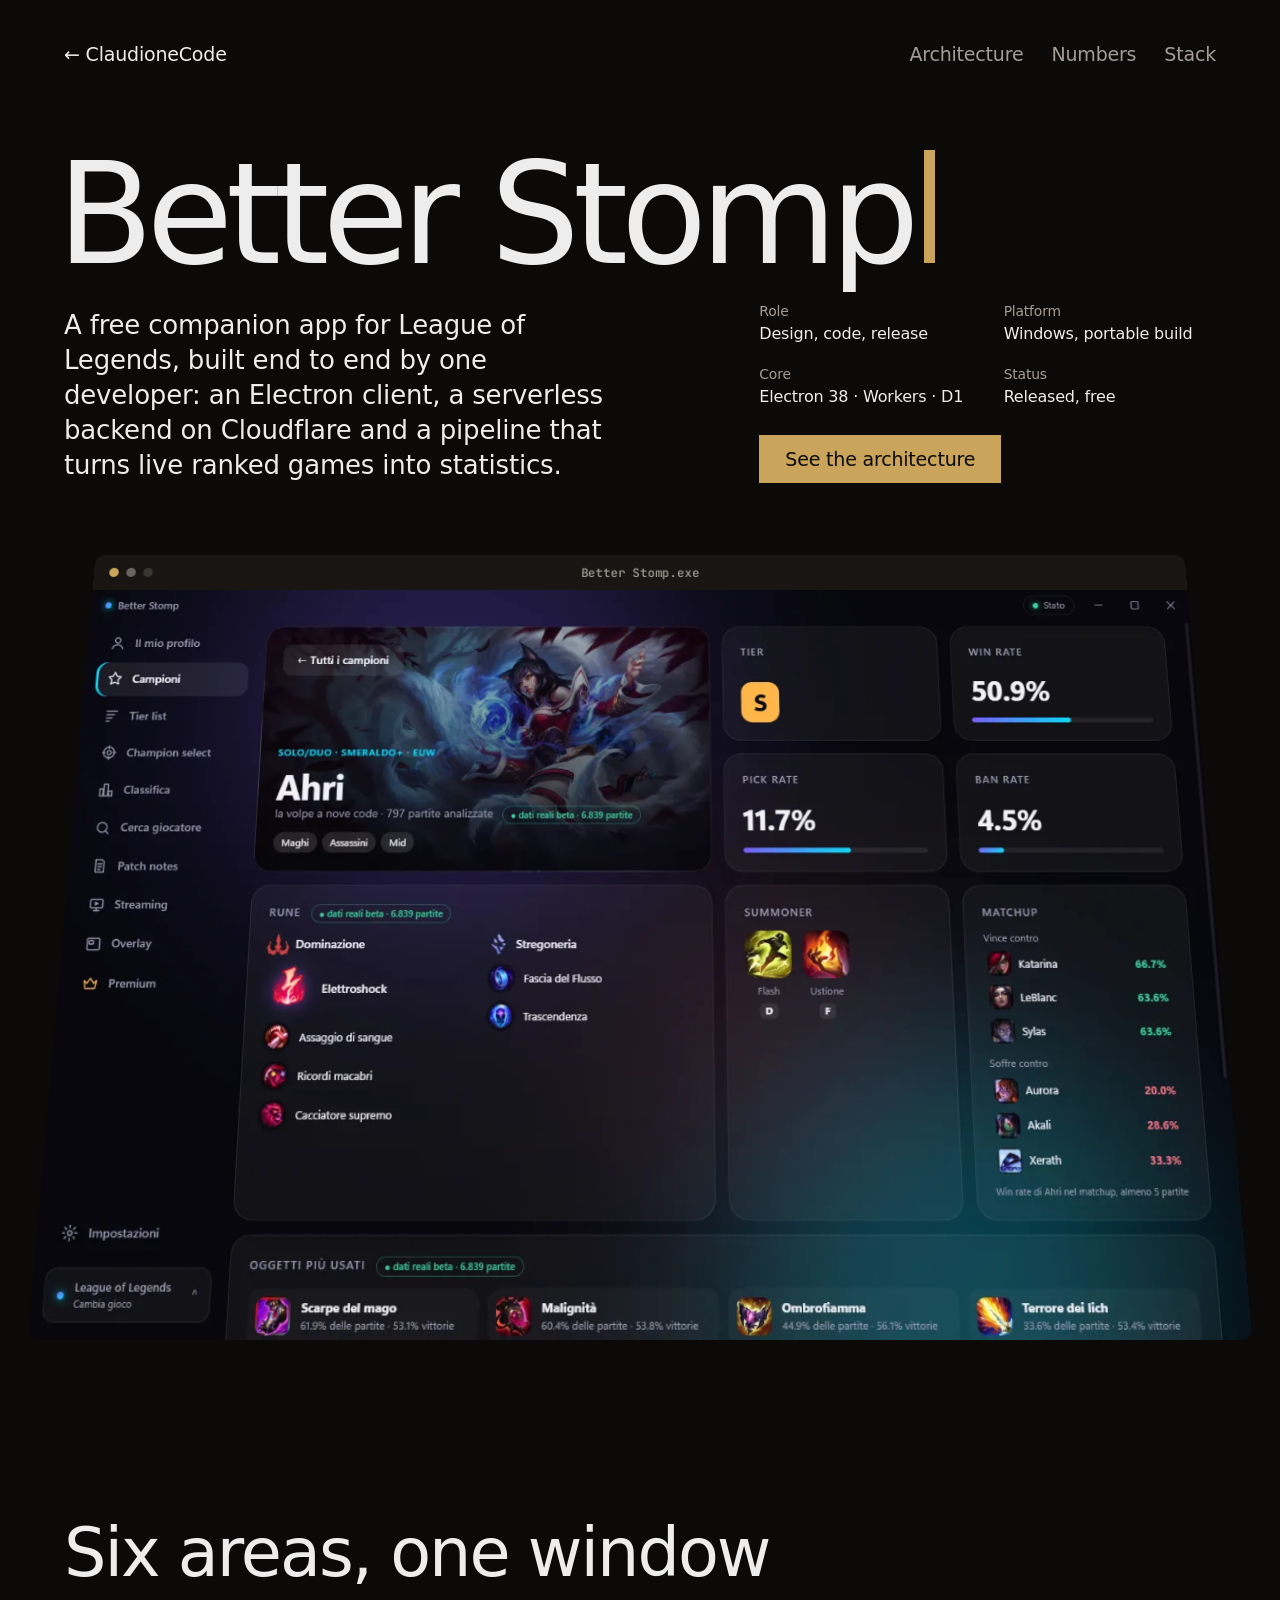
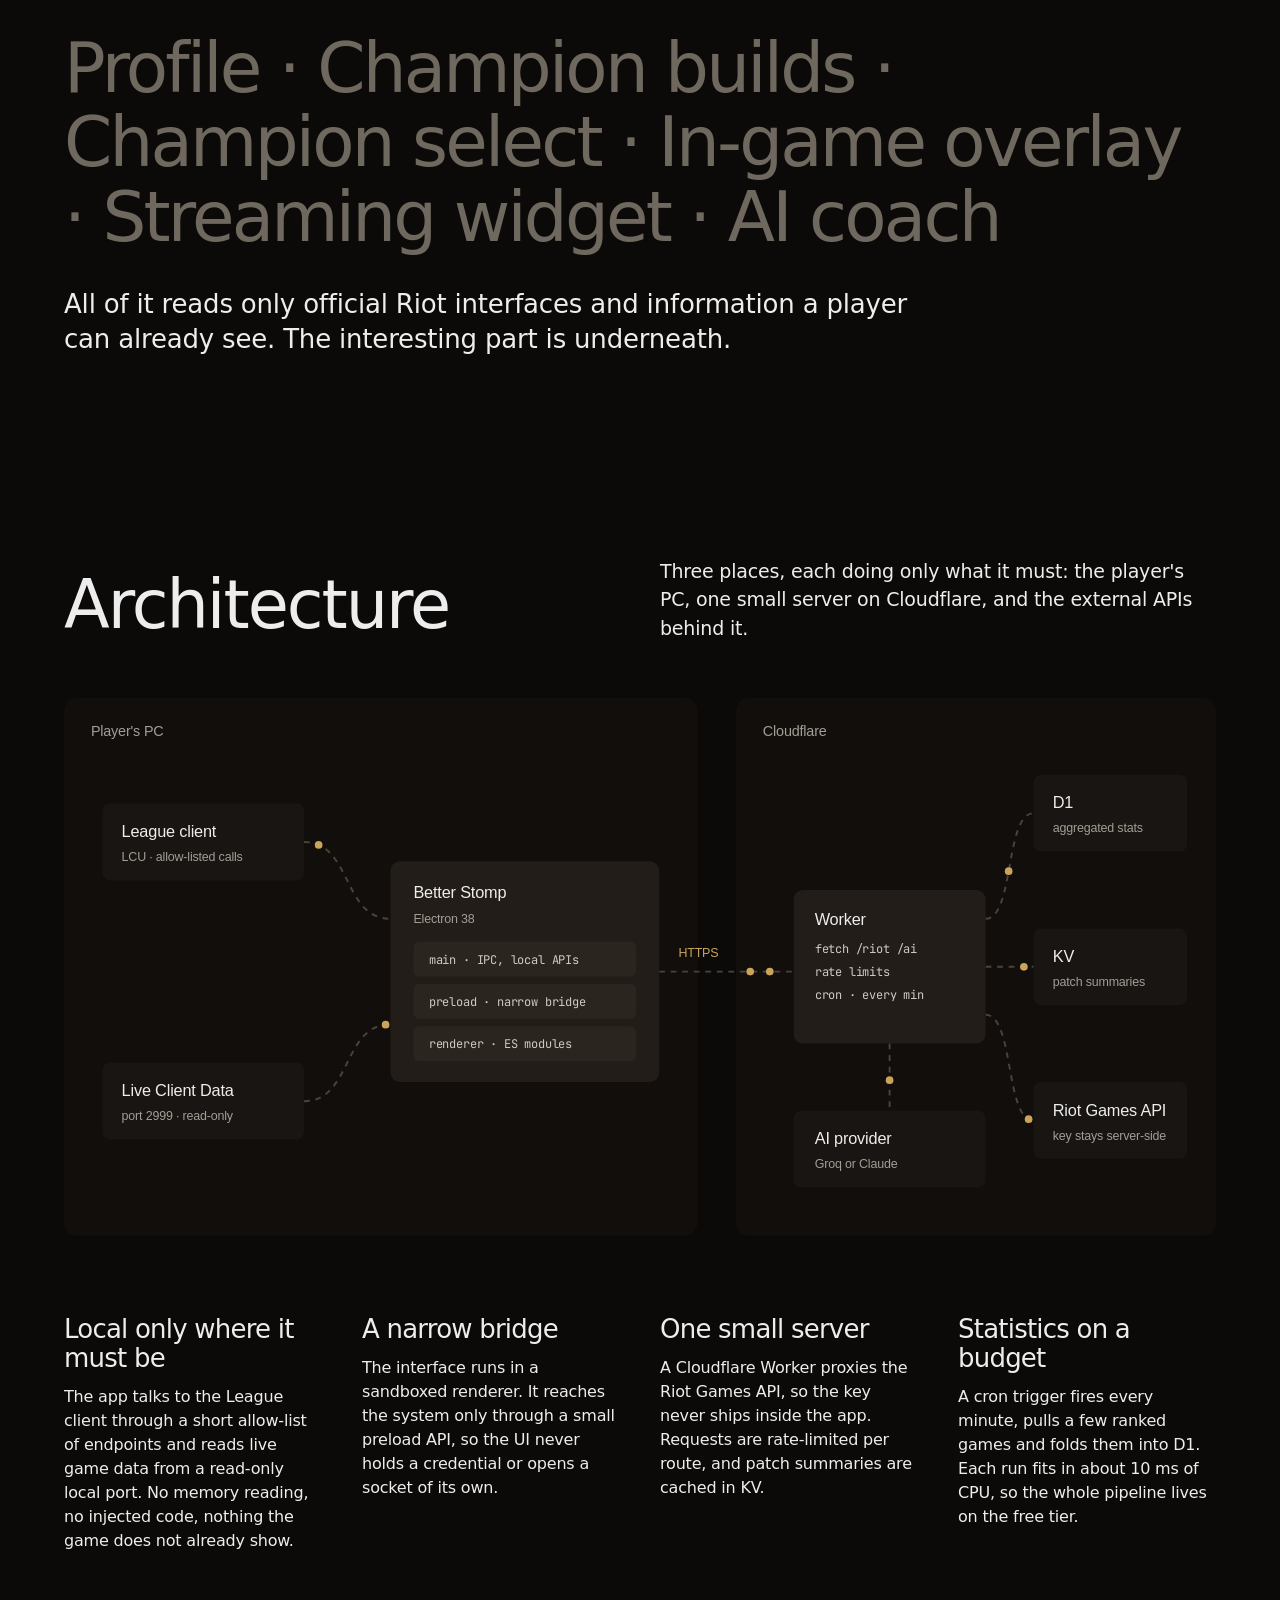
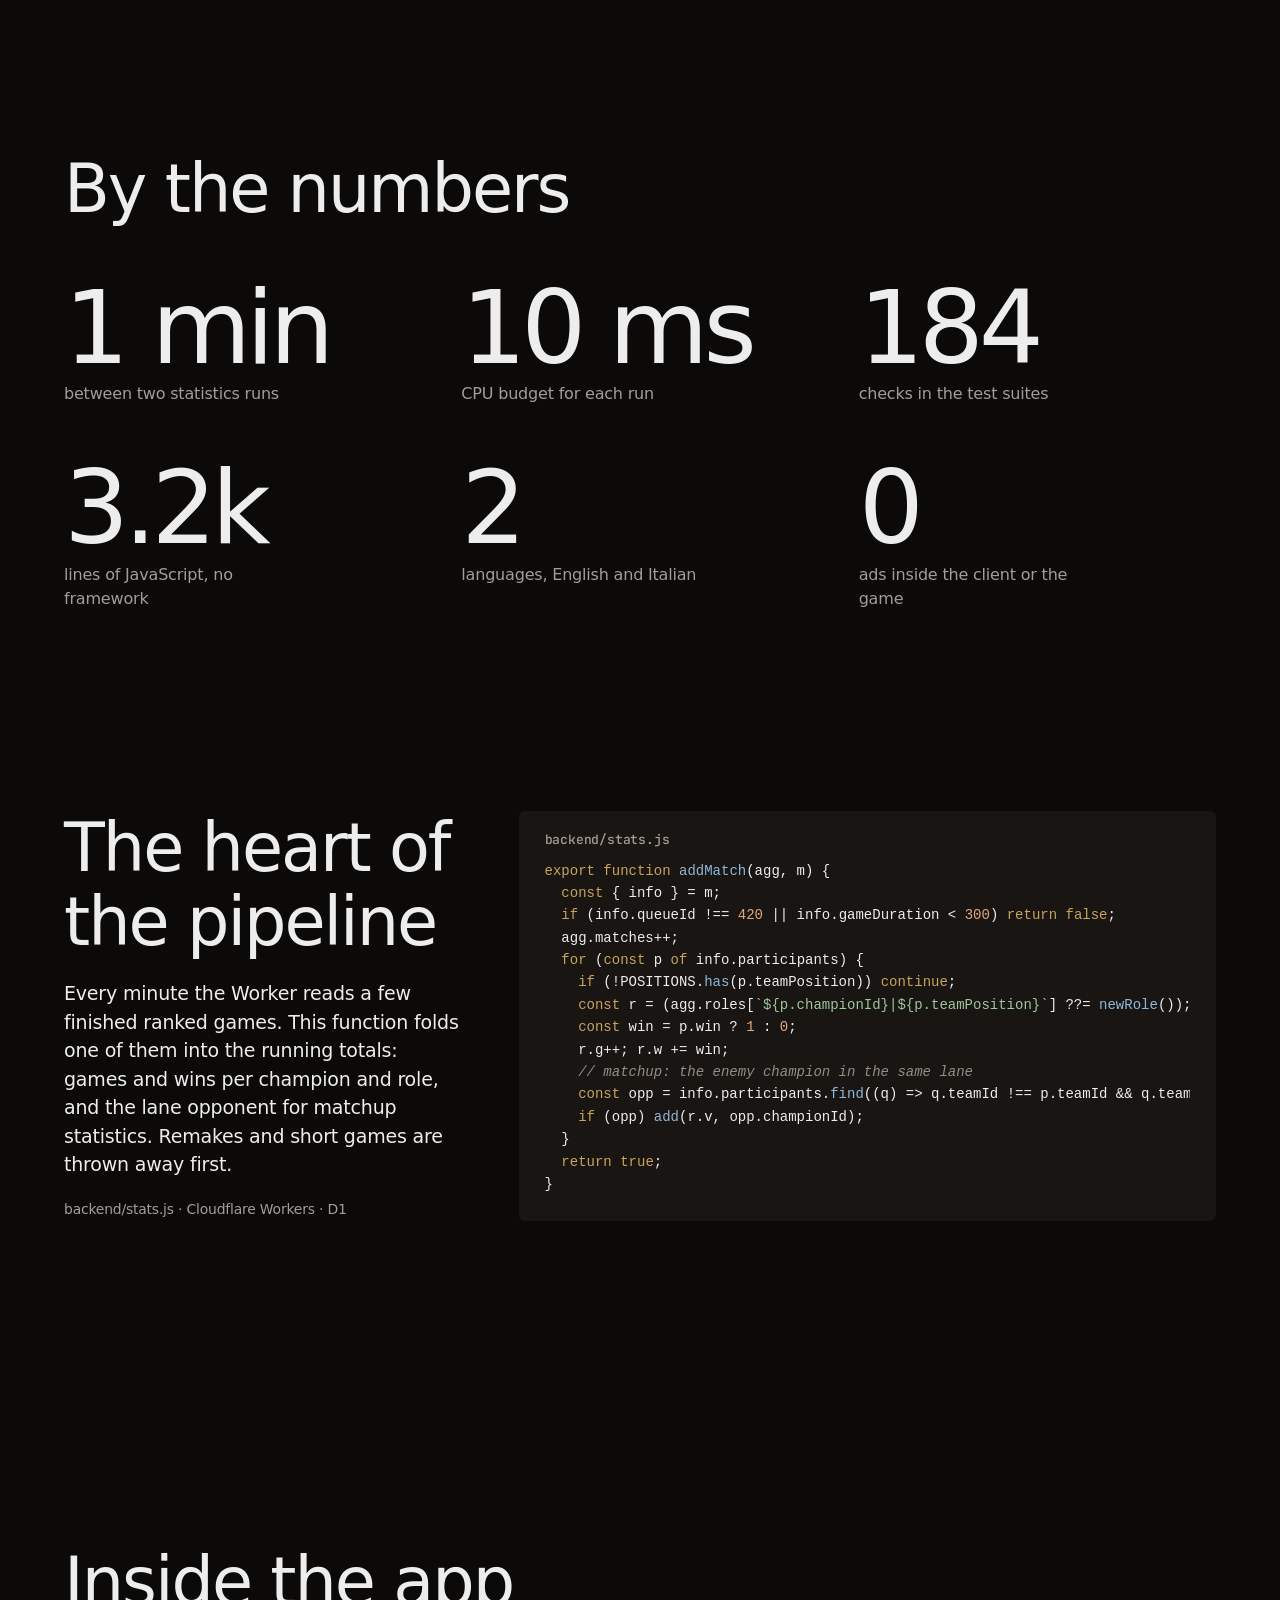
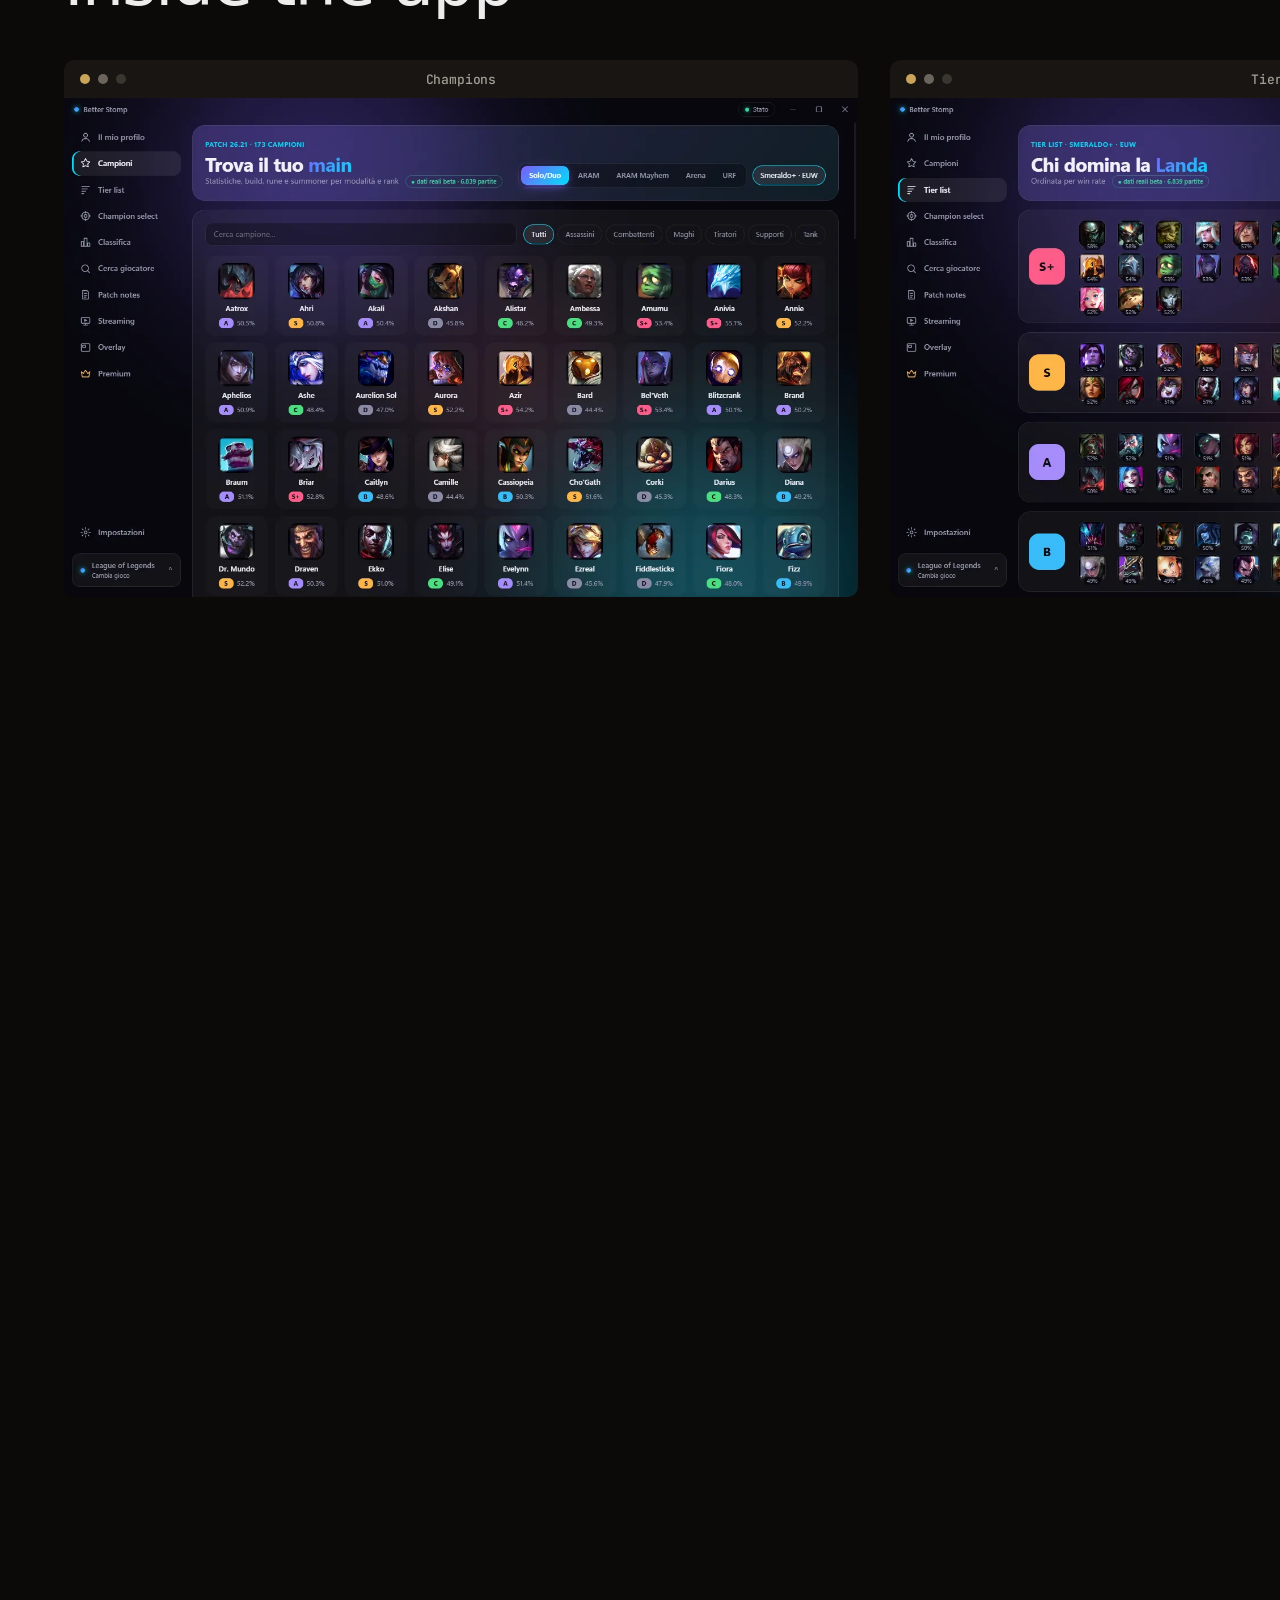
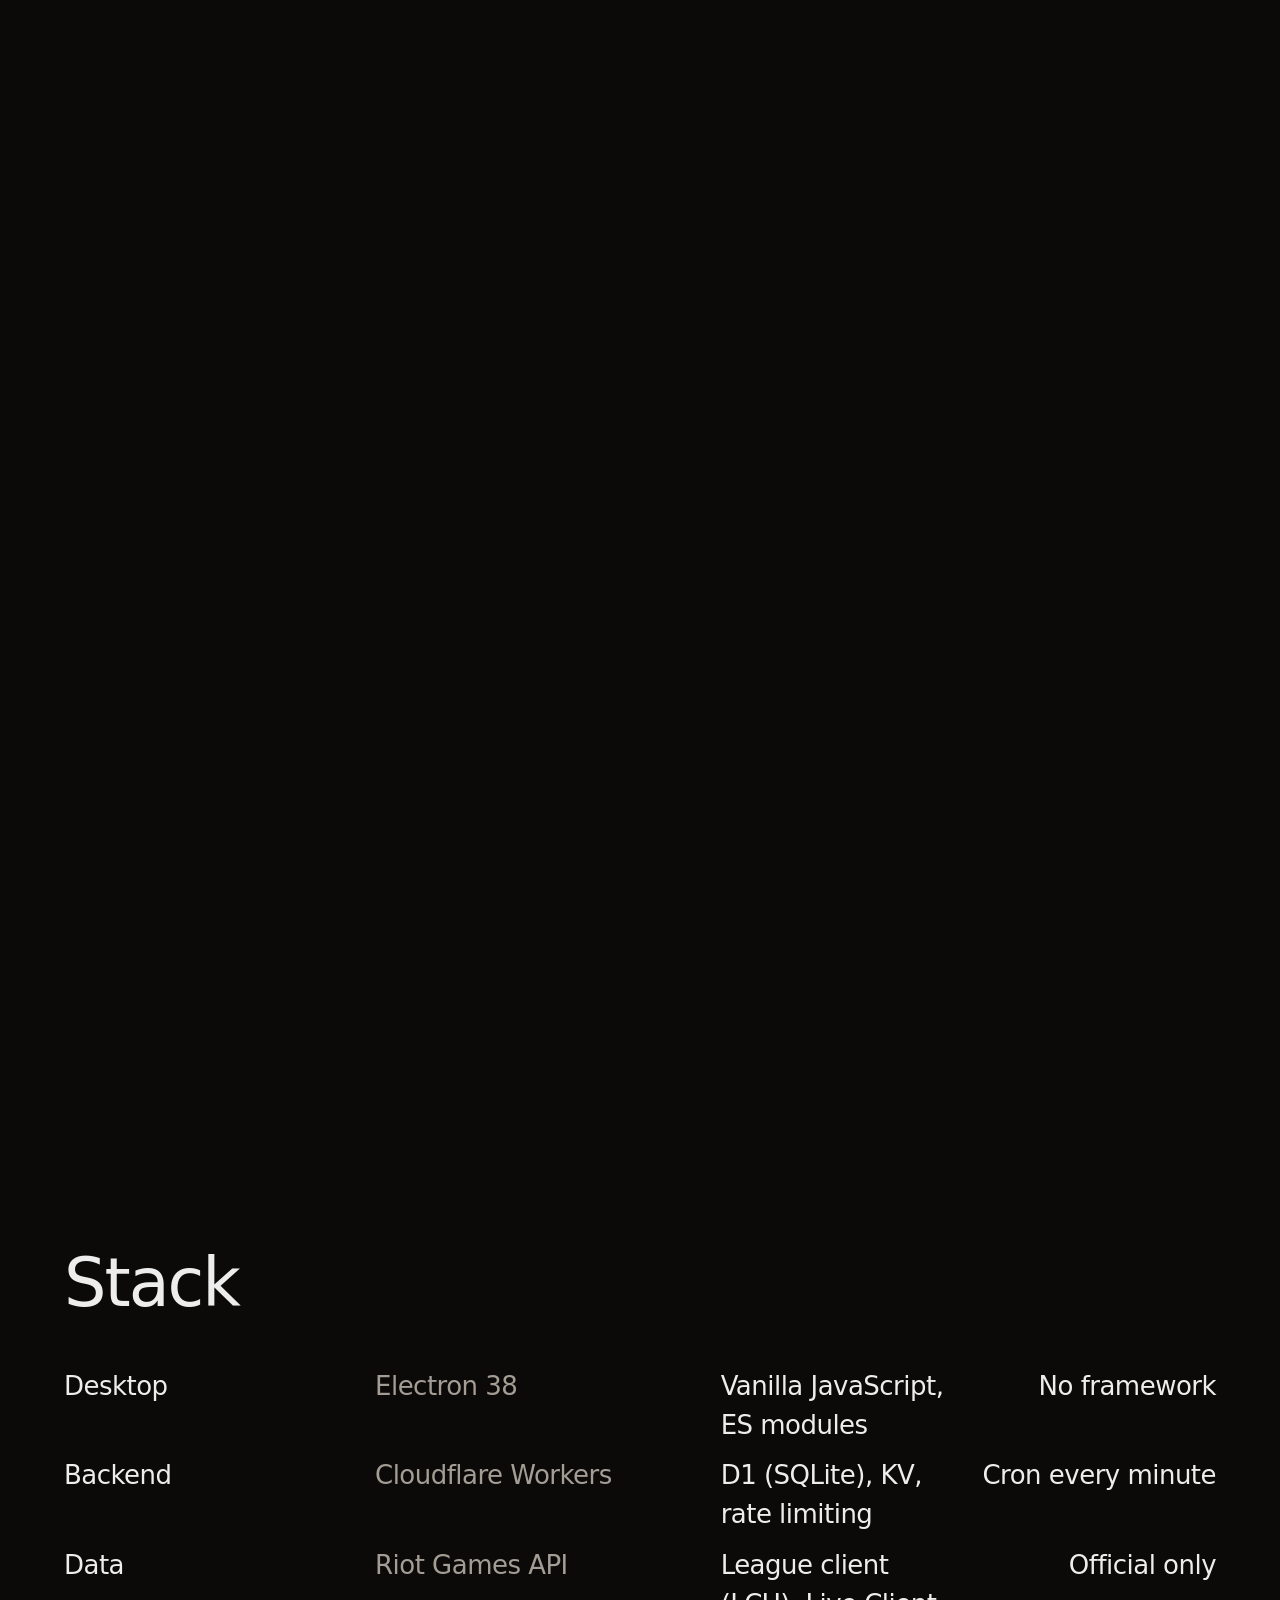
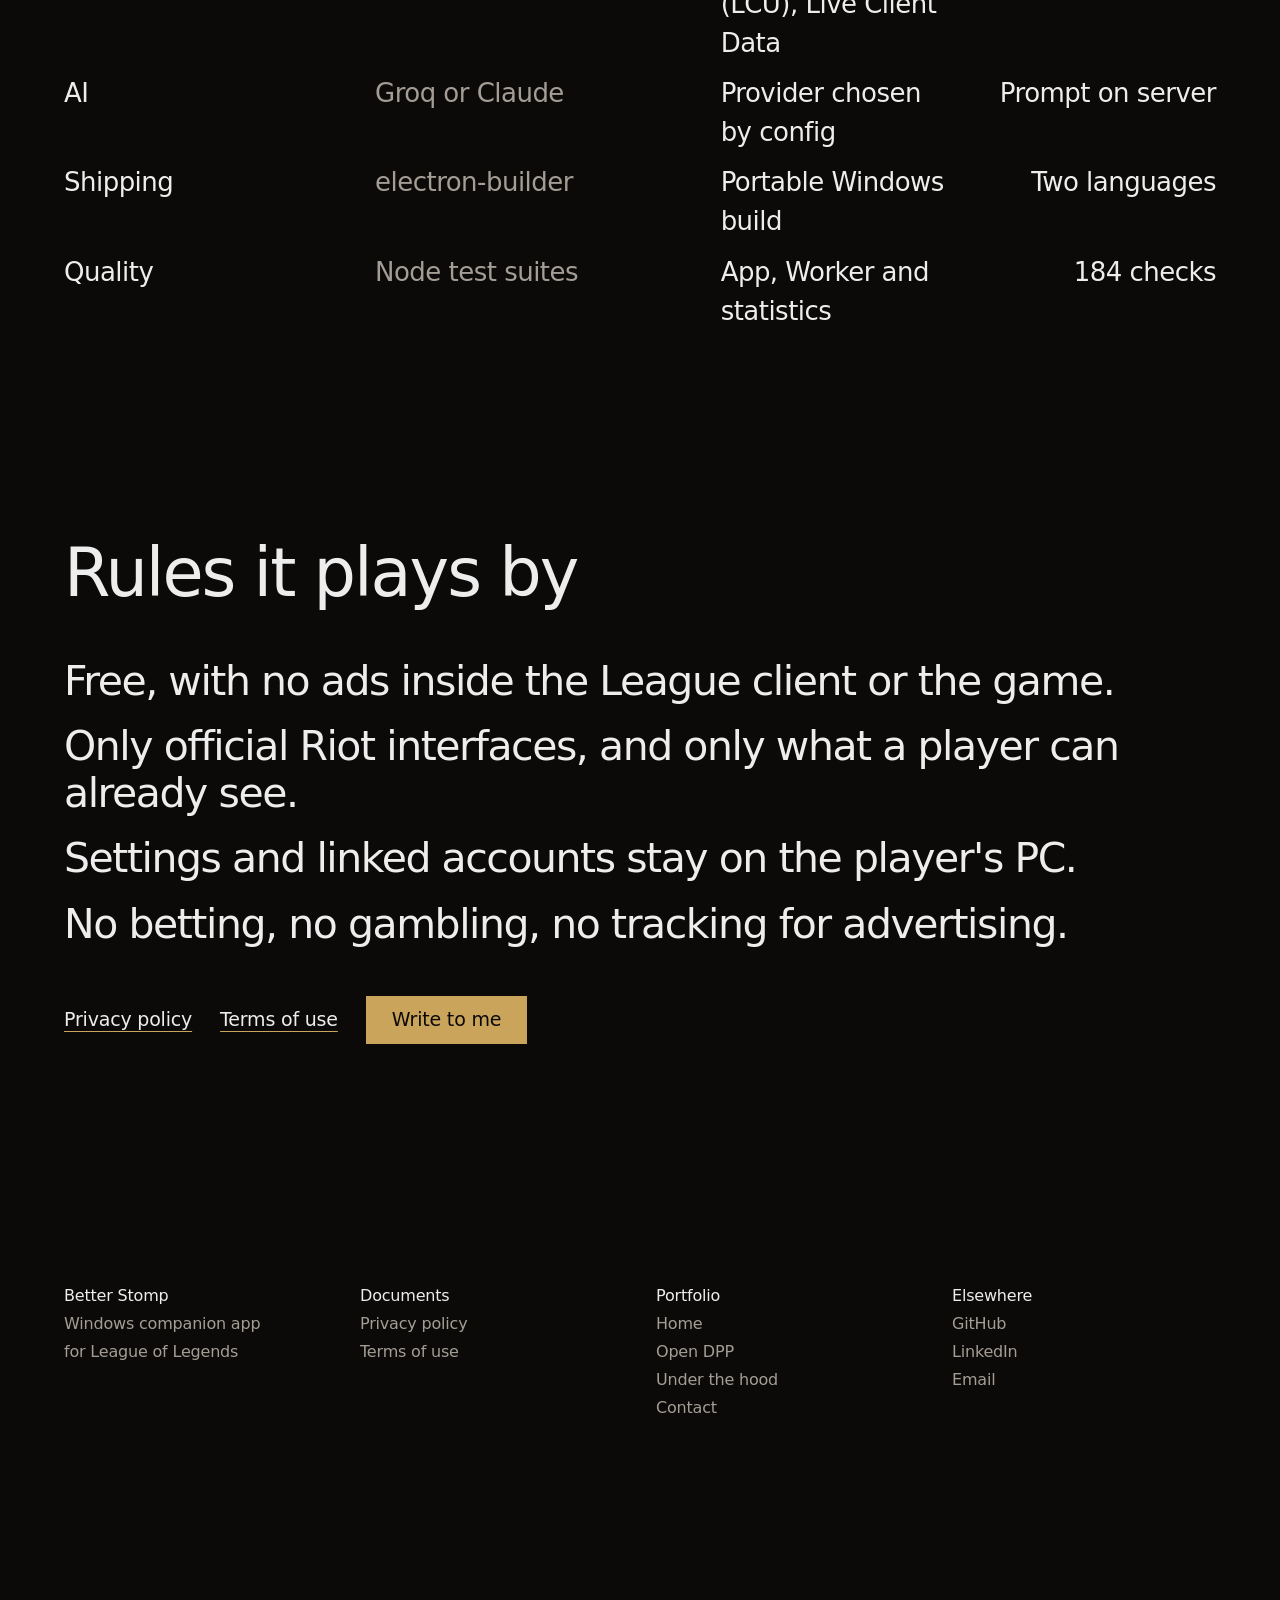
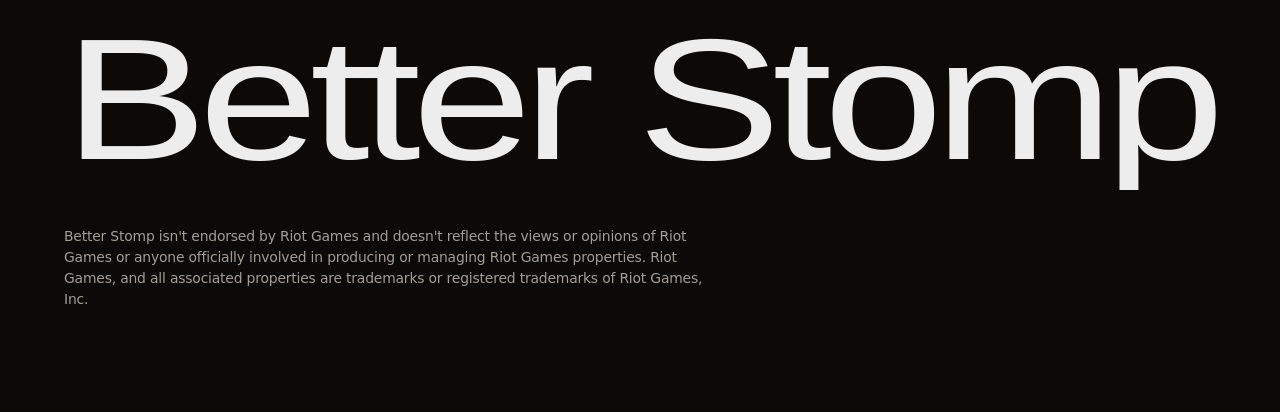
==== commit c9b05033: "new portfolio version" ====
--- a/better-stomp/index.html
+++ b/better-stomp/index.html
@@ -13,12 +13,12 @@
   <link rel="preconnect" href="https://fonts.gstatic.com" crossorigin>
   <link href="https://fonts.googleapis.com/css2?family=JetBrains+Mono:wght@400;500&display=swap" rel="stylesheet">
   <link rel="stylesheet" href="../home.css">
-  <link rel="stylesheet" href="bs.css">
+  <link rel="stylesheet" href="../case.css">
   <script>document.documentElement.classList.add('js')</script>
   <script src="../home.js" defer></script>
   <script src="../code.js" defer></script>
   <script src="../fx.js" defer></script>
-  <script src="bs.js" defer></script>
+  <script src="../case.js" defer></script>
 </head>
 <body>
   <header class="top">
@@ -214,7 +214,7 @@
     <div class="cols">
       <ul><li>Better Stomp</li><li>Windows companion app</li><li>for League of Legends</li></ul>
       <ul><li>Documents</li><li><a href="privacy.html">Privacy policy</a></li><li><a href="terms.html">Terms of use</a></li></ul>
-      <ul><li>Portfolio</li><li><a href="../">Home</a></li><li><a href="../#work">Under the hood</a></li><li><a href="../#contact">Contact</a></li></ul>
+      <ul><li>Portfolio</li><li><a href="../">Home</a></li><li><a href="../open-dpp/">Open DPP</a></li><li><a href="../#work">Under the hood</a></li><li><a href="../#contact">Contact</a></li></ul>
       <ul><li>Elsewhere</li><li><a href="https://github.com/ClaudioneCode">GitHub</a></li><li><a href="https://www.linkedin.com/in/claudiodilecce/">LinkedIn</a></li><li><a href="mailto:claudio.dilecce.lavoro@gmail.com">Email</a></li></ul>
     </div>
     <svg class="wordmark" viewBox="0 0 1000 150" role="img" aria-label="Better Stomp"><text x="0" y="122" textLength="1000" lengthAdjust="spacingAndGlyphs">Better Stomp</text></svg>
--- a/home.css
+++ b/home.css
@@ -95,14 +95,6 @@
 .caret { display: inline-block; width: .08em; height: .8em; margin-left: .08em; background: var(--accent); vertical-align: baseline; animation: blink 1.1s steps(1) infinite; }
 @keyframes blink { 50% { opacity: 0; } }
 
-/* About: inset panel */
-.about { padding: 200px 20px 0; }
-.panel { position: relative; overflow: hidden; background: var(--surface); min-height: 110svh; display: grid; grid-template-columns: 63fr 37fr; padding: 56px; }
-.panel h2 { font-size: var(--step-head); grid-column: 1; }
-.shape { position: absolute; left: 56px; bottom: -9vw; width: 38vw; aspect-ratio: 1; object-fit: cover; object-position: 0 0; border-radius: 50% 50% 0 0; }
-.blocks { grid-column: 2; grid-row: 1 / span 2; display: grid; align-content: start; gap: 64px; max-width: 340px; }
-.blocks h3 { font-size: var(--step-lead); margin-bottom: 12px; }
-.blocks .btn { justify-self: start; }
 
 /* List: one type size */
 .lineup { padding: 200px var(--m); }
@@ -117,14 +109,6 @@
 .lineup a { text-decoration: none; transition: color .2s; }
 .lineup a:hover { color: var(--accent); }
 
-/* Contact: the email as display type, inverse colours */
-.contact { position: relative; min-height: 100svh; background: var(--light); color: var(--bg); padding: 40px var(--m); display: grid; grid-template-rows: auto 1fr auto auto; }
-.contact h2 { font-size: var(--step-lead); max-width: 34ch; font-weight: 500; letter-spacing: -.01em; }
-.mail { grid-row: 3; align-self: end; margin-bottom: 9vh; font-size: var(--step-display); line-height: .95; letter-spacing: -.045em; text-decoration: none; overflow-wrap: anywhere; transition: color .3s; }
-.mail:hover { color: #8a6a2c; }
-.c-left, .c-right { grid-row: 4; font-size: var(--step-small); font-weight: 500; }
-.c-right { justify-self: end; display: flex; gap: 24px; margin-top: -1.5em; }
-.c-right a { padding: 10px 0; }
 
 /* Footer: columns above, wordmark below */
 .foot { padding: 40px var(--m) 24px; display: grid; gap: 22svh; }
@@ -163,11 +147,6 @@
   .src .code pre { font-size: 12px; }
   .cluster h3 { font-size: 8vw; }
   .cluster .link { display: inline-block; padding: 12px 0; }
-  .about { padding: 112px 10px 0; }
-  .panel { grid-template-columns: 1fr; padding: 32px 20px 0; min-height: 0; }
-  .panel h2 { font-size: 8.5vw; margin-bottom: 40px; }
-  .blocks { grid-column: 1; grid-row: auto; max-width: none; gap: 40px; }
-  .shape { position: relative; left: auto; bottom: auto; order: 3; width: 86vw; margin: 56px auto -21vw; }
   .lineup { padding: 112px 20px; }
   .lineup h2 { padding: 0; }
   .lineup table, .lineup tbody, .lineup tr { display: block; }
@@ -179,10 +158,6 @@
   .lineup td:empty { display: none; }
   .lineup .part { display: block; position: sticky; top: 0; background: var(--bg); margin: 0; z-index: 1; }
   .lineup .part th { display: block; font-size: 22px; padding: 48px 0 12px; }
-  .contact { min-height: 0; padding: 32px 20px; grid-template-rows: auto auto auto auto; }
-  .mail { grid-row: 2; font-size: 11.5vw; margin: 16svh 0 24px; }
-  .c-left { grid-row: 3; } .c-right { grid-row: 4; }
-  .c-left, .c-right { grid-row: auto; justify-self: start; margin-top: 0; flex-direction: column; gap: 0; font-size: 15px; }
 
   .cols { grid-template-columns: 1fr 1fr; gap: 32px 20px; }
   .foot { padding: 32px 20px 24px; gap: 14svh; }
--- a/case.css
+++ b/case.css
@@ -0,0 +1,130 @@
+/* Case study pages (Better Stomp, Open DPP): builds on home.css (tokens, top bar, code, table, footer, entrances) */
+.kind { color: var(--accent); font-weight: 500; font-size: var(--step-small); }
+
+/* A window frame around app screens */
+.win { background: #050403; border-radius: 10px; overflow: hidden; }
+.win .bar { display: flex; align-items: center; gap: 8px; height: 38px; padding: 0 16px; background: var(--surface); }
+.win .bar i { width: 10px; height: 10px; border-radius: 50%; background: #3a352f; }
+.win .bar i:first-child { background: var(--accent); }
+.win .bar i:nth-child(2) { background: #6b655d; }
+.win .addr { margin: 0 auto; padding-right: 54px; font: 500 13px/1 "JetBrains Mono", ui-monospace, Consolas, monospace; color: var(--muted); } /* taste-skill-ignore */
+.win img { width: 100%; height: auto; }
+
+/* Hero: the name, what it is, four facts, then the app tilting up as the page scrolls */
+.bs-hero { padding: 150px var(--m) 0; }
+.bs-head { display: grid; grid-template-columns: 7fr 5fr; gap: 24px 56px; align-items: end; }
+.bs-head .kind { grid-column: 1 / -1; }
+.bs-head h1 { grid-column: 1 / -1; font-size: clamp(3.25rem, 11vw, 11rem); line-height: .9; letter-spacing: -.05em; margin-left: -.05em; }
+.bs-lead { font-size: var(--step-lead); line-height: 1.35; max-width: 34ch; }
+.facts { display: grid; grid-template-columns: 1fr 1fr; gap: 18px 32px; }
+.facts dt, .counts dt { color: var(--muted); font-size: var(--step-small); font-weight: 500; }
+.facts dd { font-size: 1rem; }
+.facts .go { grid-column: 1 / -1; margin-top: 8px; }
+.js .bs-head > * { animation: rise .9s var(--ease) both; }
+.js .bs-head > :nth-child(2) { animation-delay: .1s; } .js .bs-head > :nth-child(3) { animation-delay: .25s; } .js .bs-head > :nth-child(4) { animation-delay: .35s; }
+.tilt { margin: 72px auto 0; max-width: 1180px; transform-origin: 50% 0; will-change: transform; }
+
+/* What it covers: names only, lit one by one by the scroll */
+.bs-what { padding: 200px var(--m) 0; }
+.bs-what h2, .arch-head h2, .bs-numbers h2, .bs-screens h2, .bs-rules h2, .code-text h2 { font-size: var(--step-head); }
+.names { margin: 40px 0 32px; font-size: clamp(2rem, 5.4vw, 5rem); line-height: 1.08; letter-spacing: -.04em; }
+.names span { color: #6f685f; transition: color .4s var(--ease); }
+.names span.lit { color: var(--ink); }
+.names span.lit:nth-child(even) { color: var(--accent); }
+html:not(.js) .names span { color: var(--ink); }
+.what-note { max-width: 52ch; font-size: var(--step-lead); line-height: 1.35; }
+
+/* Architecture: a diagram with data moving along its edges, then four notes */
+.bs-arch { padding: 200px var(--m) 0; }
+.arch-head { display: grid; grid-template-columns: 1fr 1fr; gap: 40px; align-items: end; margin-bottom: 56px; }
+.arch-head p { max-width: 46ch; justify-self: end; }
+.diagram svg { width: 100%; height: auto; font-family: "Switzer", sans-serif; }
+.d-tall { display: none; }
+.zone { fill: #110e0c; }
+.zone-t { fill: var(--muted); font-size: 15px; font-weight: 500; }
+.node rect { fill: var(--surface); }
+.node.hub > rect:first-child { fill: #221d18; }
+.node .lane { fill: #2b251f; }
+.node text { fill: var(--ink); font-size: 17px; font-weight: 500; }
+.node .sub { fill: var(--muted); font-size: 13px; font-weight: 400; }
+.node .mono { font: 400 12.5px "JetBrains Mono", ui-monospace, Consolas, monospace; fill: #cfcac2; }
+.lbl { fill: var(--accent); font-size: 13px; font-weight: 500; }
+.edge { fill: none; stroke: #4a433b; stroke-width: 2; stroke-dasharray: 6 6; animation: flow 1.2s linear infinite; }
+@keyframes flow { to { stroke-dashoffset: -12; } }
+.packets circle { fill: var(--accent); }
+.js .diagram .node { opacity: 0; transform: translateY(14px); transition: opacity .6s var(--ease), transform .6s var(--ease); }
+.js .diagram.in .node { opacity: 1; transform: none; }
+.js .diagram.in .n2 { transition-delay: .08s; } .js .diagram.in .n3 { transition-delay: .16s; } .js .diagram.in .n4 { transition-delay: .3s; }
+.js .diagram.in .n5 { transition-delay: .4s; } .js .diagram.in .n6 { transition-delay: .48s; } .js .diagram.in .n7 { transition-delay: .56s; } .js .diagram.in .n8 { transition-delay: .64s; }
+.notes { display: grid; grid-template-columns: repeat(4, 1fr); gap: 40px; margin-top: 72px; }
+.notes h3 { font-size: var(--step-lead); font-weight: 500; margin-bottom: 12px; }
+.notes p { font-size: 1rem; }
+
+/* Numbers: big figures that count up once */
+.bs-numbers { padding: 200px var(--m) 0; }
+.counts { display: grid; grid-template-columns: repeat(3, 1fr); gap: 56px 40px; margin-top: 56px; }
+.counts div { display: grid; align-content: start; gap: 8px; }
+.counts dd { order: -1; }
+.counts dd { font-size: clamp(3.5rem, 8vw, 8rem); line-height: .9; letter-spacing: -.05em; font-variant-numeric: tabular-nums; }
+.counts dt { font-size: 1rem; max-width: 24ch; }
+
+/* Code */
+.bs-code { display: grid; grid-template-columns: 4fr 7fr; gap: 56px; align-items: center; padding: 200px var(--m) 0; }
+.code-text { display: grid; gap: 20px; }
+.bs-code .code { margin: 0; padding: 22px 26px 26px; min-width: 0; }
+.bs-code .code pre { font-size: 14px; }
+
+/* Screens: a sideways track moved by vertical scroll (bs.js) */
+.bs-screens { margin-top: 200px; }
+.hs-stage { padding: 0 var(--m); }
+.js .hs-stage { position: sticky; top: 0; height: 100svh; overflow: hidden; display: flex; flex-direction: column; justify-content: center; }
+.bs-screens h2 { margin-bottom: 40px; }
+.hs-track { display: flex; gap: 32px; will-change: transform; }
+.hs-track .win { flex: none; width: min(62vw, 900px); }
+html:not(.js) .hs-track { overflow-x: auto; }
+
+/* Rules */
+.lineup .reveal + .reveal { margin-top: 0; }
+.bs-rules { padding: 0 var(--m) 200px; }
+.bs-rules ul { list-style: none; margin: 48px 0; display: grid; gap: 18px; }
+.bs-rules li { font-size: clamp(1.5rem, 3.2vw, 3rem); line-height: 1.15; letter-spacing: -.035em; }
+.rules-links { display: flex; flex-wrap: wrap; align-items: center; gap: 28px; }
+
+@media (prefers-reduced-motion: reduce) {
+  .edge { animation: none; }
+  .packets { display: none; }
+  .js .diagram .node { opacity: 1; transform: none; transition: none; }
+  .names span { transition: none; }
+}
+
+@media (max-width: 900px) {
+  .bs-hero { padding: 110px 20px 0; }
+  .nav { gap: 16px; font-size: 15px; }
+  .nav a:nth-child(2) { display: none; }
+  .bs-head { grid-template-columns: 1fr; }
+  .bs-head h1 { font-size: 17vw; }
+  .tilt { margin-top: 48px; }
+  .win .bar { height: 30px; }
+  .bs-what, .bs-arch, .bs-numbers { padding: 112px 20px 0; }
+  .names { font-size: 9vw; }
+  .arch-head { grid-template-columns: 1fr; gap: 16px; }
+  .arch-head p { justify-self: start; }
+  .d-wide { display: none; }
+  .d-tall { display: block; max-width: 420px; margin: 0 auto; }
+  .notes { grid-template-columns: 1fr; gap: 32px; margin-top: 48px; }
+  .counts { grid-template-columns: 1fr 1fr; gap: 40px 20px; }
+  .counts dd { font-size: 15vw; }
+  .counts dt { font-size: .9375rem; }
+  .bs-code { grid-template-columns: 1fr; gap: 28px; padding: 112px 20px 0; }
+  .bs-code .code { padding: 16px; }
+  .bs-code .code pre { font-size: 12px; }
+  .bs-screens { margin-top: 112px; }
+  .hs-stage { padding: 0 20px; }
+  .hs-track { gap: 16px; }
+  .hs-track .win { width: 84vw; }
+  .bs-rules { padding: 0 20px 112px; }
+  .bs-rules li { font-size: 6.4vw; }
+}
+
+/* the stack follows the pinned gallery, which already leaves room above it */
+#stack { padding-top: 96px; }
